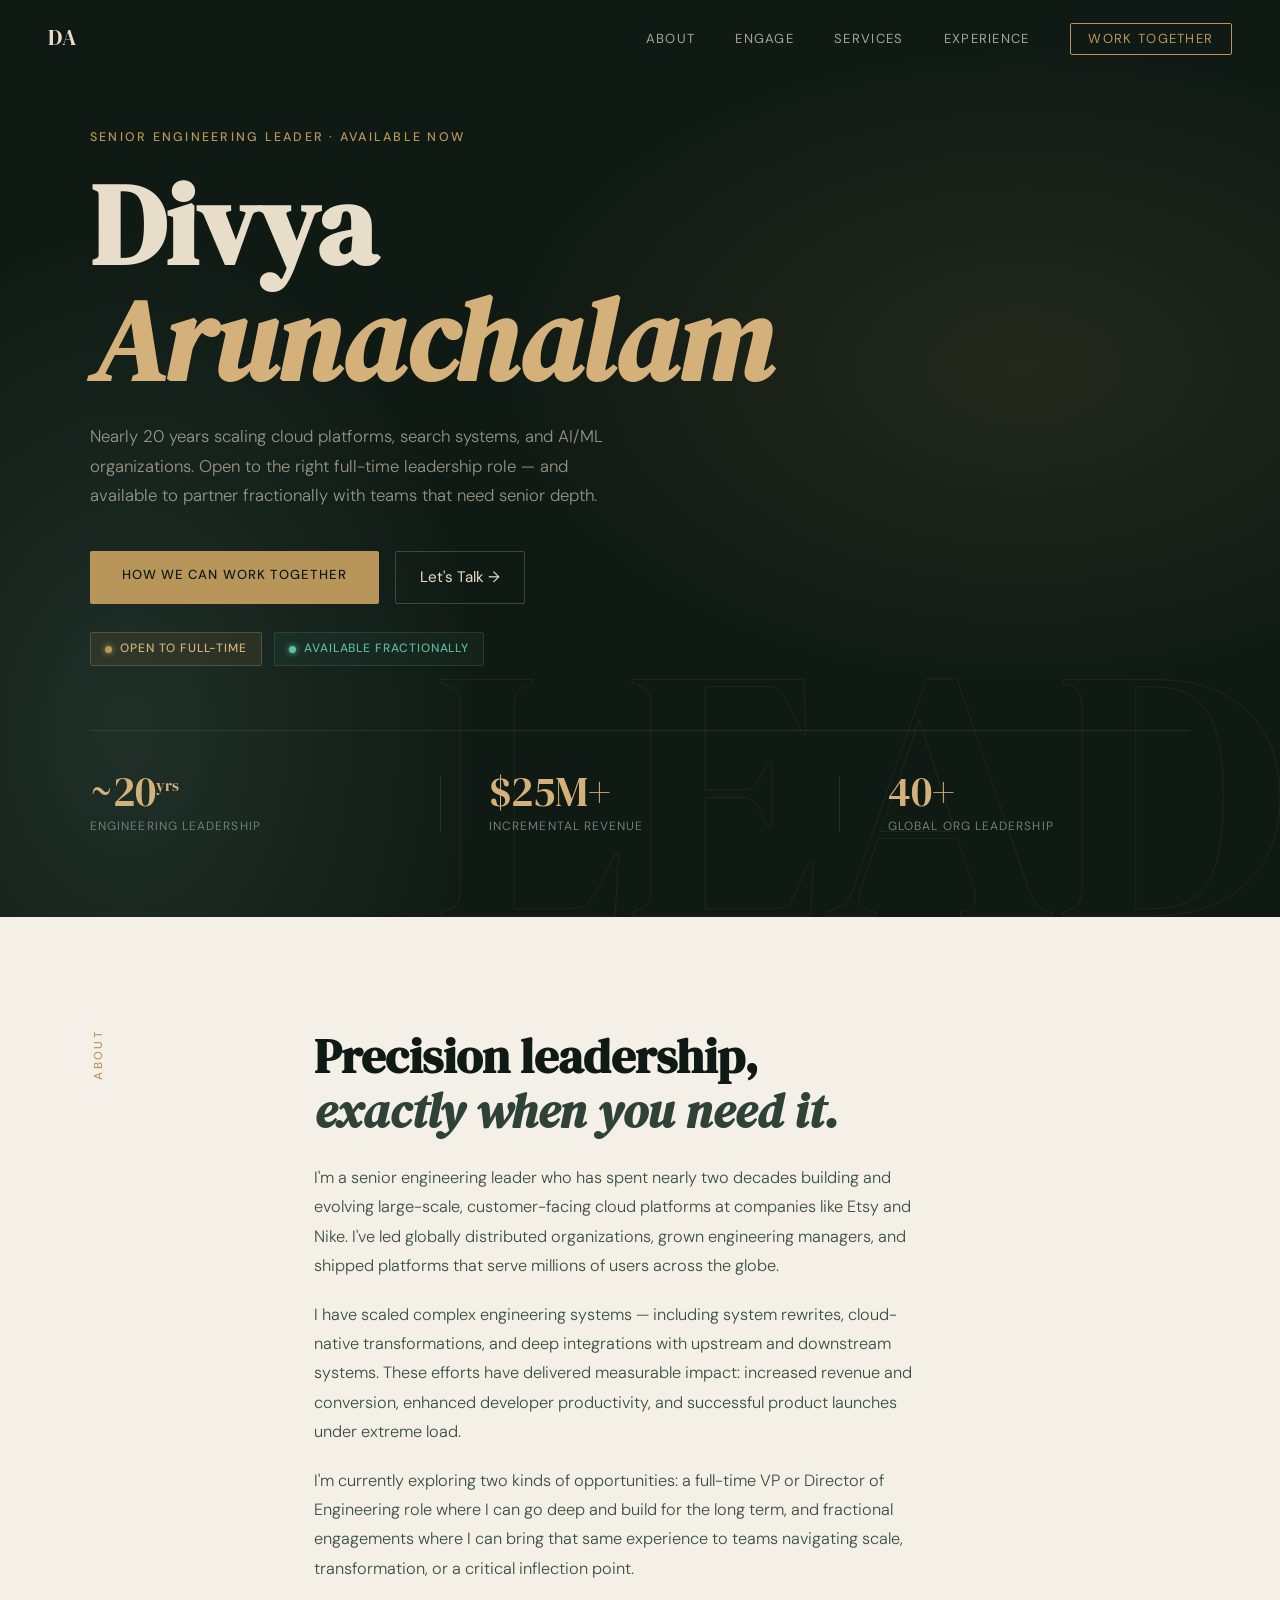
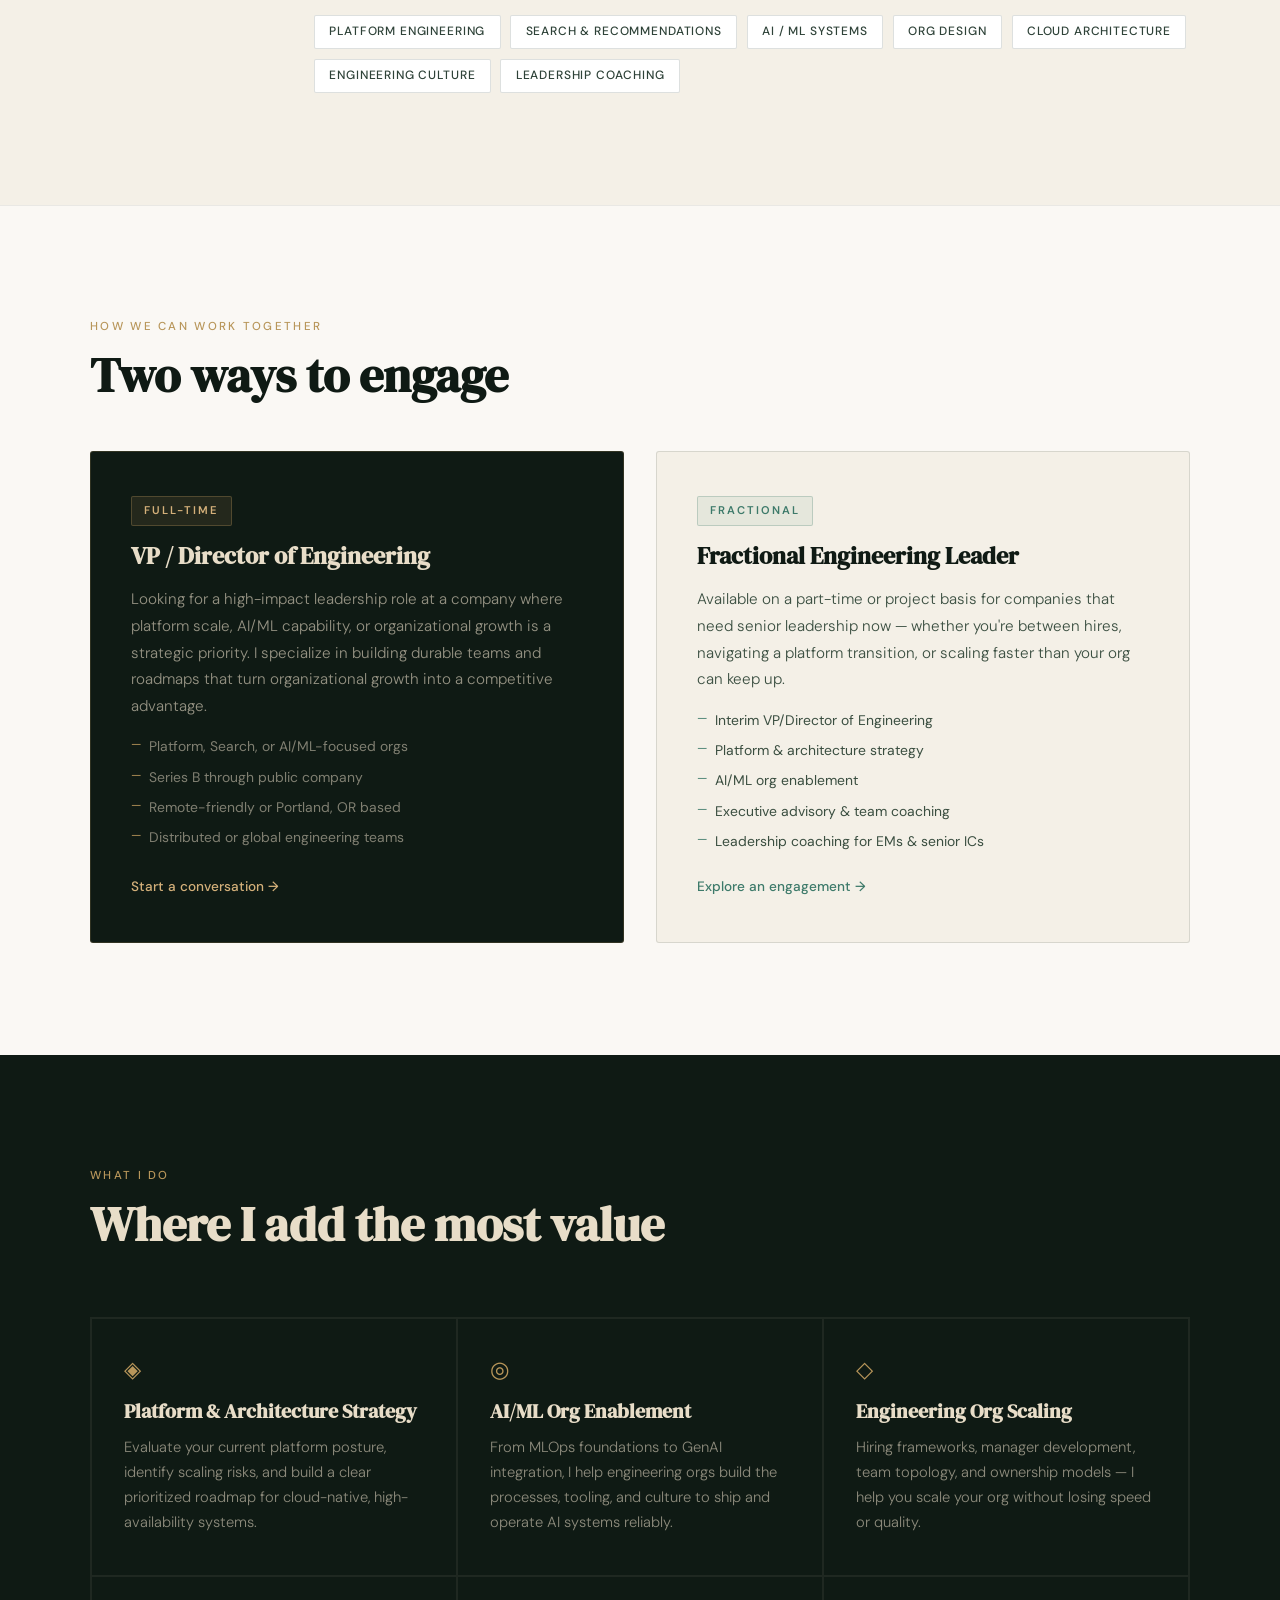
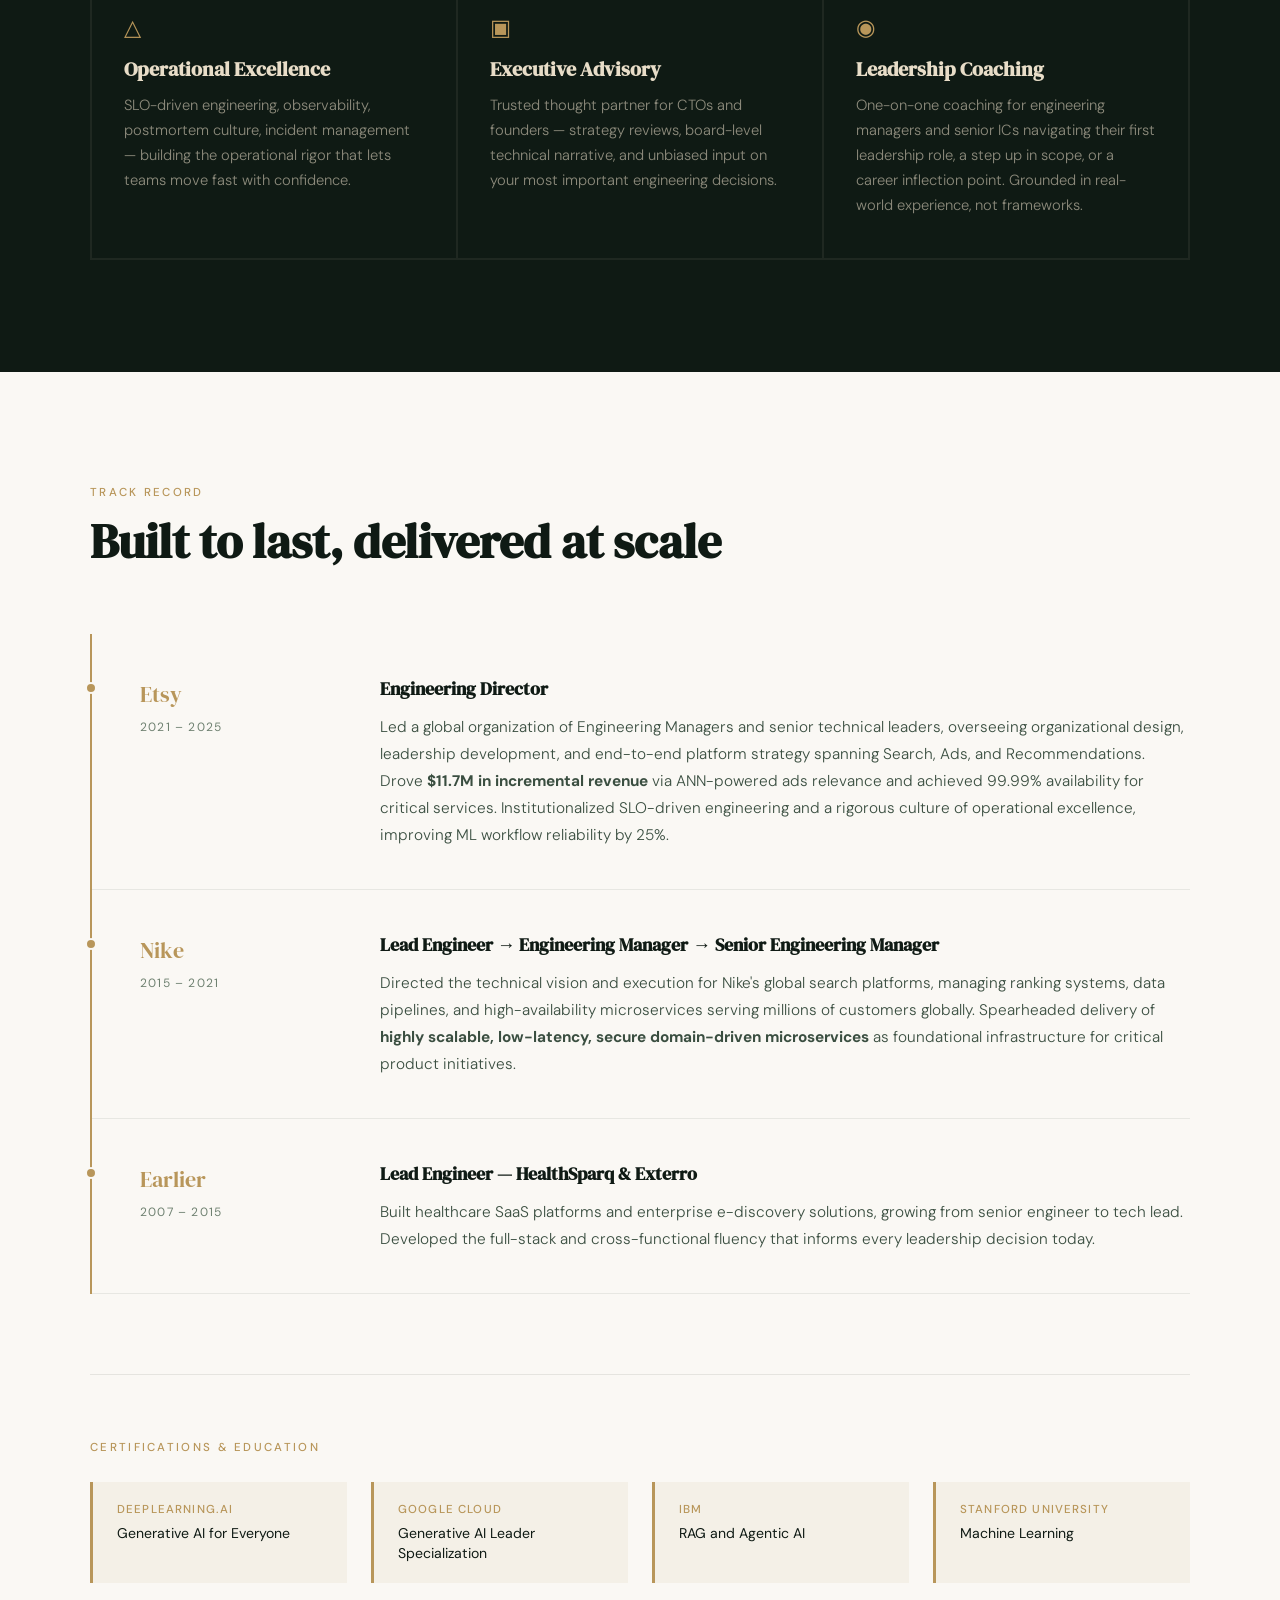
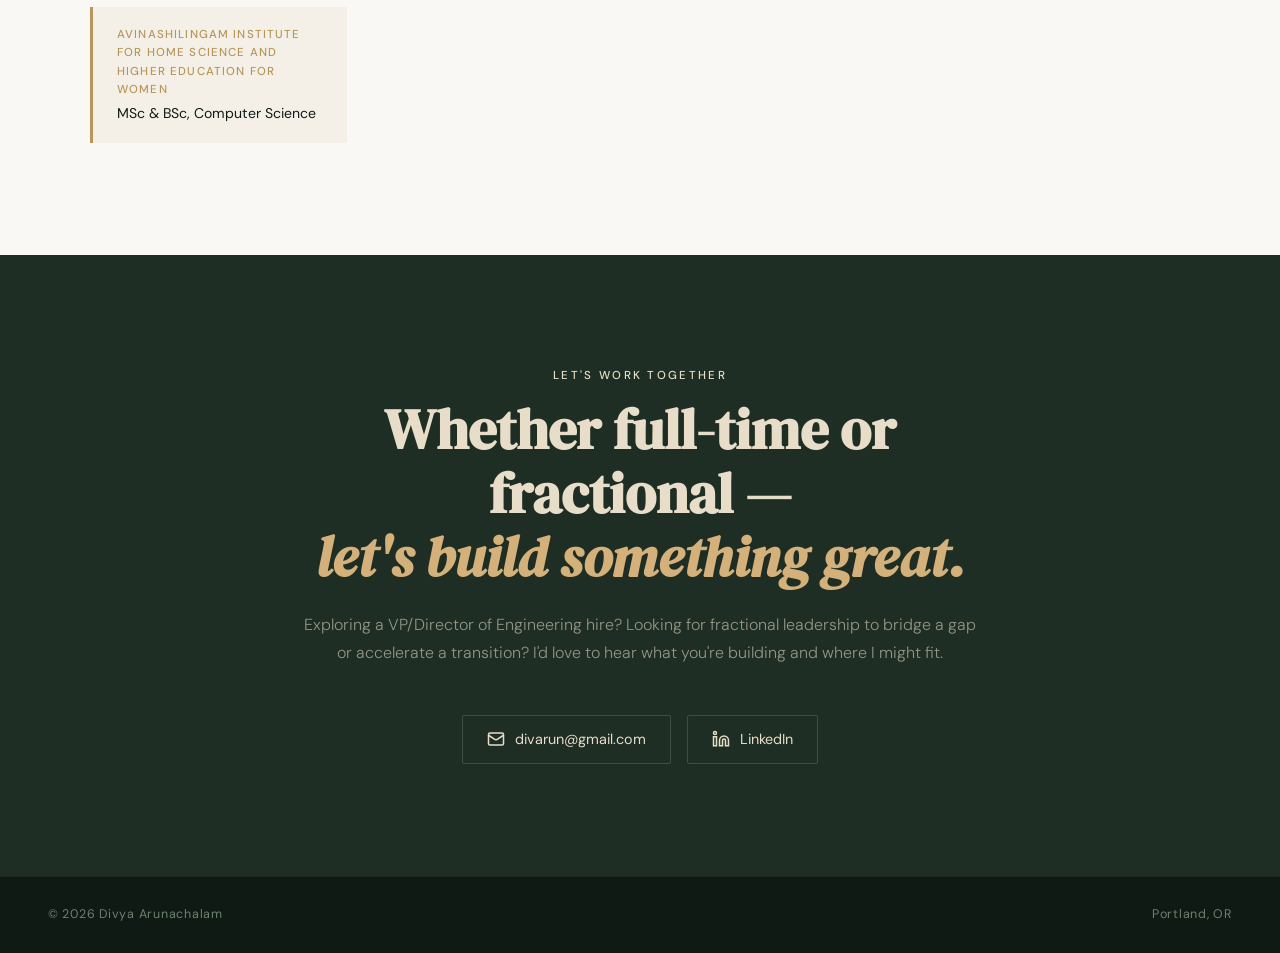
==== index.html @ aac3e70b "Update index.html" ====
<!DOCTYPE html>
<html lang="en">
<head>
  <meta charset="UTF-8" />
  <meta name="viewport" content="width=device-width, initial-scale=1.0"/>
  <title>Divya Arunachalam — Senior Engineering Leader</title>
  <link rel="stylesheet" href="style.css" />
  <link rel="preconnect" href="https://fonts.googleapis.com">
  <link rel="preconnect" href="https://fonts.gstatic.com" crossorigin>
  <link href="https://fonts.googleapis.com/css2?family=DM+Serif+Display:ital@0;1&family=DM+Sans:ital,opsz,wght@0,9..40,300;0,9..40,400;0,9..40,500;1,9..40,300&display=swap" rel="stylesheet">
</head>
<body>

  <nav>
    <span class="nav-logo">DA</span>
    <ul>
      <li><a href="#about">About</a></li>
      <li><a href="#modes">Engage</a></li>
      <li><a href="#services">Services</a></li>
      <li><a href="#experience">Experience</a></li>
      <li><a href="#contact" class="nav-cta">Work Together</a></li>
    </ul>
  </nav>

  <!-- HERO -->
  <section class="hero">
    <div class="hero-bg-text">LEAD</div>
    <div class="hero-content">
      <p class="eyebrow">Senior Engineering Leader · Available Now</p>
      <h1>Divya<br/><em>Arunachalam</em></h1>
      <p class="hero-sub">Nearly 20 years scaling cloud platforms, search systems, and AI/ML organizations. Open to the right full-time leadership role — and available to partner fractionally with teams that need senior depth.</p>
      <div class="hero-actions">
        <a href="#modes" class="btn-primary">How We Can Work Together</a>
        <a href="#contact" class="btn-ghost">Let's Talk →</a>
      </div>
      <div class="availability-badges">
        <span class="badge badge-ft"><span class="badge-dot"></span>Open to Full-Time</span>
        <span class="badge badge-frac"><span class="badge-dot"></span>Available Fractionally</span>
      </div>
    </div>
<div class="hero-stats">
  <div class="stat">
    <span class="stat-num">~20<sup>yrs</sup></span>
    <span class="stat-label">Engineering Leadership</span>
  </div>
  
  <div class="stat-divider"></div>
  
  <div class="stat">
    <span class="stat-num">$25M+</span>
    <span class="stat-label">Incremental Revenue</span>
  </div>
  
  <div class="stat-divider"></div>
  
  <div class="stat">
    <span class="stat-num">40+</span>
    <span class="stat-label">Global Org Leadership</span>
  </div>
</div>
  </section>

  <!-- ABOUT -->
  <section class="about" id="about">
    <div class="about-grid">
      <div class="about-label"><span>About</span></div>
      <div class="about-body">
        <h2>Precision leadership,<br/><em>exactly when you need it.</em></h2>
        <p>I'm a senior engineering leader who has spent nearly two decades building and evolving large-scale, customer-facing cloud platforms at companies like Etsy and Nike. I've led globally distributed organizations, grown engineering managers, and shipped platforms that serve millions of users across the globe.</p>
        <p> I have scaled complex engineering systems — including system rewrites, cloud-native transformations, and deep integrations with upstream and downstream systems. These efforts have delivered measurable impact: increased revenue and conversion, enhanced developer productivity, and successful product launches under extreme load.</p>
        <p>I'm currently exploring two kinds of opportunities: a full-time VP or Director of Engineering role where I can go deep and build for the long term, and fractional engagements where I can bring that same experience to teams navigating scale, transformation, or a critical inflection point.</p>
        <div class="about-tags">
          <span>Platform Engineering</span>
          <span>Search &amp; Recommendations</span>
          <span>AI / ML Systems</span>
          <span>Org Design</span>
          <span>Cloud Architecture</span>
          <span>Engineering Culture</span>
          <span>Leadership Coaching</span>
        </div>
      </div>
    </div>
  </section>

  <!-- ENGAGE -->
  <section class="modes" id="modes">
    <div class="modes-inner">
      <p class="section-eyebrow">How We Can Work Together</p>
      <h2>Two ways to engage</h2>
      <div class="modes-grid">
        <div class="mode-card mode-ft">
          <div class="mode-tag">Full-Time</div>
          <h3>VP / Director of Engineering</h3>
          <p>Looking for a high-impact leadership role at a company where platform scale, AI/ML capability, or organizational growth is a strategic priority. I specialize in building durable teams and roadmaps that turn organizational growth into a competitive advantage.</p>
          <ul>
            <li>Platform, Search, or AI/ML-focused orgs</li>
            <li>Series B through public company</li>
            <li>Remote-friendly or Portland, OR based</li>
            <li>Distributed or global engineering teams</li>
          </ul>
          <a href="#contact" class="mode-cta">Start a conversation →</a>
        </div>
        <div class="mode-card mode-frac">
          <div class="mode-tag">Fractional</div>
          <h3>Fractional Engineering Leader</h3>
          <p>Available on a part-time or project basis for companies that need senior leadership now — whether you're between hires, navigating a platform transition, or scaling faster than your org can keep up.</p>
          <ul>
            <li>Interim VP/Director of Engineering</li>
            <li>Platform &amp; architecture strategy</li>
            <li>AI/ML org enablement</li>
            <li>Executive advisory &amp; team coaching</li>
            <li>Leadership coaching for EMs &amp; senior ICs</li>
          </ul>
          <a href="#contact" class="mode-cta">Explore an engagement →</a>
        </div>
      </div>
    </div>
  </section>

  <!-- SERVICES -->
  <section class="services" id="services">
    <div class="services-header">
      <p class="section-eyebrow">What I Do</p>
      <h2>Where I add the most value</h2>
    </div>
    <div class="services-grid">
      <div class="service-card">
        <div class="service-icon">◈</div>
        <h3>Platform &amp; Architecture Strategy</h3>
        <p>Evaluate your current platform posture, identify scaling risks, and build a clear prioritized roadmap for cloud-native, high-availability systems.</p>
      </div>
      <div class="service-card">
        <div class="service-icon">◎</div>
        <h3>AI/ML Org Enablement</h3>
        <p>From MLOps foundations to GenAI integration, I help engineering orgs build the processes, tooling, and culture to ship and operate AI systems reliably.</p>
      </div>
      <div class="service-card">
        <div class="service-icon">◇</div>
        <h3>Engineering Org Scaling</h3>
        <p>Hiring frameworks, manager development, team topology, and ownership models — I help you scale your org without losing speed or quality.</p>
      </div>
      <div class="service-card">
        <div class="service-icon">△</div>
        <h3>Operational Excellence</h3>
        <p>SLO-driven engineering, observability, postmortem culture, incident management — building the operational rigor that lets teams move fast with confidence.</p>
      </div>
      <div class="service-card">
        <div class="service-icon">▣</div>
        <h3>Executive Advisory</h3>
        <p>Trusted thought partner for CTOs and founders — strategy reviews, board-level technical narrative, and unbiased input on your most important engineering decisions.</p>
      </div>
      <div class="service-card">
        <div class="service-icon">◉</div>
        <h3>Leadership Coaching</h3>
        <p>One-on-one coaching for engineering managers and senior ICs navigating their first leadership role, a step up in scope, or a career inflection point. Grounded in real-world experience, not frameworks.</p>
      </div>
    </div>
  </section>

  <!-- EXPERIENCE -->
  <section class="experience" id="experience">
    <div class="exp-header">
      <p class="section-eyebrow">Track Record</p>
      <h2>Built to last, delivered at scale</h2>
    </div>
    <div class="exp-timeline">
      <div class="exp-item">
        <div class="exp-meta">
          <span class="exp-co">Etsy</span>
          <span class="exp-period">2021 – 2025</span>
        </div>
        <div class="exp-detail">
          <h3>Engineering Director</h3>
          <p>Led a global organization of Engineering Managers and senior technical leaders, overseeing organizational design, leadership development, and end-to-end platform strategy spanning Search, Ads, and Recommendations. Drove <strong>$11.7M in incremental revenue</strong> via ANN-powered ads relevance and achieved 99.99% availability for critical services. Institutionalized SLO-driven engineering and a rigorous culture of operational excellence, improving ML workflow reliability by 25%.</p>
        </div>
      </div>
      <div class="exp-item">
        <div class="exp-meta">
          <span class="exp-co">Nike</span>
          <span class="exp-period">2015 – 2021</span>
        </div>
        <div class="exp-detail">
          <h3>Lead Engineer → Engineering Manager → Senior Engineering Manager</h3>
          <p>Directed the technical vision and execution for Nike's global search platforms, managing ranking systems, data pipelines, and high-availability microservices serving millions of customers globally. Spearheaded delivery of <strong>highly scalable, low-latency, secure domain-driven microservices</strong> as foundational infrastructure for critical product initiatives. </p>
        </div>
      </div>
      <div class="exp-item">
        <div class="exp-meta">
          <span class="exp-co">Earlier</span>
          <span class="exp-period">2007 – 2015</span>
        </div>
        <div class="exp-detail">
          <h3>Lead Engineer — HealthSparq &amp; Exterro</h3>
          <p>Built healthcare SaaS platforms and enterprise e-discovery solutions, growing from senior engineer to tech lead. Developed the full-stack and cross-functional fluency that informs every leadership decision today.</p>
        </div>
      </div>
    </div>
    <div class="credentials">
      <p class="section-eyebrow" style="margin-bottom:1.5rem">Certifications &amp; Education</p>
      <div class="cred-grid">
        <div class="cred-item"><span class="cred-org">DeepLearning.AI</span><span>Generative AI for Everyone</span></div>
        <div class="cred-item"><span class="cred-org">Google Cloud</span><span>Generative AI Leader Specialization</span></div>
        <div class="cred-item"><span class="cred-org">IBM</span><span>RAG and Agentic AI</span></div>
        <div class="cred-item"><span class="cred-org">Stanford University</span><span>Machine Learning</span></div>
        <div class="cred-item"><span class="cred-org">Avinashilingam Institute for Home Science and Higher Education for Women</span><span>MSc &amp; BSc, Computer Science</span></div>
      </div>
    </div>
  </section>

 <!-- CONTACT -->
  <section class="contact" id="contact">
    <div class="contact-inner">
      <p class="section-eyebrow" style="color:var(--sand)">Let's work together</p>
      <h2>Whether full-time or fractional —<br/><em>let's build something great.</em></h2>
      <p class="contact-sub">Exploring a VP/Director of Engineering hire? Looking for fractional leadership to bridge a gap or accelerate a transition? I'd love to hear what you're building and where I might fit.</p>
      <div class="contact-links">
        <a href="mailto:divarun+contact@gmail.com" class="contact-pill">
          <svg width="18" height="18" viewBox="0 0 24 24" fill="none" stroke="currentColor" stroke-width="2"><rect x="2" y="4" width="20" height="16" rx="2"/><path d="m22 7-8.97 5.7a1.94 1.94 0 0 1-2.06 0L2 7"/></svg>
          divarun@gmail.com
        </a>

        <a href="https://www.linkedin.com/in/divarun" target="_blank" class="contact-pill">
          <svg width="18" height="18" viewBox="0 0 24 24" fill="none" stroke="currentColor" stroke-width="2"><path d="M16 8a6 6 0 0 1 6 6v7h-4v-7a2 2 0 0 0-2-2 2 2 0 0 0-2 2v7h-4v-7a6 6 0 0 1 6-6z"/><rect x="2" y="9" width="4" height="12"/><circle cx="4" cy="4" r="2"/></svg>
          LinkedIn
        </a>
      </div>
    </div>
  </section>

  <footer>
    <span>© 2026 Divya Arunachalam</span>
    <span>Portland, OR</span>
  </footer>

  <script>
    window.addEventListener('scroll', () => {
      document.querySelector('nav').classList.toggle('scrolled', window.scrollY > 40);
    });
    document.querySelectorAll('a[href^="#"]').forEach(a => {
      a.addEventListener('click', e => {
        e.preventDefault();
        const target = document.querySelector(a.getAttribute('href'));
        if (target) target.scrollIntoView({ behavior: 'smooth' });
      });
    });
  </script>

</body>
</html>
---- style.css ----
/* ============================================================
   DESIGN SYSTEM
   Deep forest ink + warm sand + gold accent
   DM Serif Display + DM Sans
============================================================ */
:root {
  --ink:       #0f1a14;
  --ink-mid:   #1e2e24;
  --ink-light: #2e4238;
  --sand:      #e8ddc8;
  --sand-soft: #f4f0e7;
  --gold:      #b8965a;
  --gold-lt:   #d4b07a;
  --white:     #faf8f4;
  --muted:     #6e8070;
  --teal:      #3d7a6a;
  --serif:     'DM Serif Display', Georgia, serif;
  --sans:      'DM Sans', system-ui, sans-serif;
  --max-w:     1100px;
  --ease:      0.3s cubic-bezier(0.4, 0, 0.2, 1);
}

/* ============================================================ RESET */
*, *::before, *::after { box-sizing: border-box; margin: 0; padding: 0; }
html { scroll-behavior: smooth; font-size: 16px; }
body { font-family: var(--sans); background: var(--white); color: var(--ink); line-height: 1.6; overflow-x: hidden; }
a { color: inherit; text-decoration: none; }

/* ============================================================ NAV */
nav {
  position: fixed; top: 0; left: 0; right: 0; z-index: 100;
  display: flex; align-items: center; justify-content: space-between;
  padding: 1.25rem 3rem;
  transition: background var(--ease), box-shadow var(--ease);
}
nav.scrolled {
  background: rgba(15, 26, 20, 0.97);
  box-shadow: 0 2px 24px rgba(0,0,0,0.25);
}
.nav-logo {
  font-family: var(--serif); font-size: 1.4rem;
  color: var(--sand); letter-spacing: 0.06em;
}
nav ul { list-style: none; display: flex; gap: 2.5rem; align-items: center; }
nav ul a {
  font-size: 0.82rem; font-weight: 400; letter-spacing: 0.1em;
  text-transform: uppercase; color: rgba(232,221,200,0.7);
  transition: color var(--ease);
}
nav ul a:hover { color: var(--sand); }
.nav-cta {
  color: var(--gold) !important;
  border: 1px solid var(--gold);
  padding: 0.4rem 1.1rem; border-radius: 2px;
  transition: background var(--ease), color var(--ease) !important;
}
.nav-cta:hover { background: var(--gold) !important; color: var(--ink) !important; }

/* ============================================================ HERO */
.hero {
  position: relative; min-height: 100vh; background: var(--ink);
  display: flex; flex-direction: column; justify-content: center;
  padding: 8rem 3rem 5rem; overflow: hidden;
}
.hero::before {
  content: ''; position: absolute; inset: 0; pointer-events: none;
  background:
    radial-gradient(ellipse 70% 60% at 80% 40%, rgba(184,150,90,0.12) 0%, transparent 60%),
    radial-gradient(ellipse 40% 80% at 10% 80%, rgba(46,66,56,0.55) 0%, transparent 70%);
}
.hero-bg-text {
  position: absolute; right: -0.02em; bottom: -0.15em;
  font-family: var(--serif); font-size: clamp(14rem, 28vw, 30rem);
  color: transparent; -webkit-text-stroke: 1px rgba(184,150,90,0.1);
  line-height: 1; pointer-events: none; user-select: none;
}
.hero-content { position: relative; max-width: var(--max-w); margin: 0 auto; width: 100%; }

.eyebrow {
  font-size: 0.78rem; font-weight: 500; letter-spacing: 0.18em;
  text-transform: uppercase; color: var(--gold); margin-bottom: 1.25rem;
  animation: fadeUp 0.8s 0.1s both;
}
.hero h1 {
  font-family: var(--serif); font-size: clamp(3.5rem, 9vw, 8rem);
  line-height: 1; color: var(--sand); margin-bottom: 1.5rem;
  animation: fadeUp 0.9s 0.25s both;
}
.hero h1 em { font-style: italic; color: var(--gold-lt); }
.hero-sub {
  max-width: 540px; color: rgba(232,221,200,0.62);
  font-size: 1.05rem; font-weight: 300; line-height: 1.75;
  margin-bottom: 2.5rem; animation: fadeUp 0.9s 0.4s both;
}
.hero-actions {
  display: flex; gap: 1rem; flex-wrap: wrap;
  margin-bottom: 1.75rem; animation: fadeUp 0.9s 0.55s both;
}
.btn-primary {
  background: var(--gold); color: var(--ink);
  font-size: 0.82rem; font-weight: 500; letter-spacing: 0.08em;
  text-transform: uppercase; padding: 0.85rem 2rem; border-radius: 2px;
  transition: background var(--ease), transform var(--ease);
}
.btn-primary:hover { background: var(--gold-lt); transform: translateY(-2px); }
.btn-ghost {
  color: var(--sand); font-size: 0.95rem; padding: 0.85rem 1.5rem;
  border: 1px solid rgba(232,221,200,0.22); border-radius: 2px;
  transition: border-color var(--ease), color var(--ease);
}
.btn-ghost:hover { border-color: var(--sand); color: var(--gold-lt); }

/* Badges */
.availability-badges { display: flex; gap: 0.75rem; flex-wrap: wrap; animation: fadeUp 0.9s 0.65s both; }
.badge {
  display: inline-flex; align-items: center; gap: 0.5rem;
  font-size: 0.75rem; font-weight: 500; letter-spacing: 0.07em;
  text-transform: uppercase; padding: 0.4rem 0.9rem; border-radius: 2px;
}
.badge-dot { width: 7px; height: 7px; border-radius: 50%; flex-shrink: 0; }
.badge-ft  { color: var(--gold-lt); background: rgba(184,150,90,0.1); border: 1px solid rgba(184,150,90,0.3); }
.badge-ft  .badge-dot { background: var(--gold); box-shadow: 0 0 6px var(--gold); animation: blink 2s infinite; }
.badge-frac { color: rgba(100,200,170,0.9); background: rgba(61,122,106,0.1); border: 1px solid rgba(61,122,106,0.3); }
.badge-frac .badge-dot { background: #5ec4a8; box-shadow: 0 0 6px #5ec4a8; animation: blink 2s 0.5s infinite; }
@keyframes blink { 0%,100%{opacity:1} 50%{opacity:0.35} }

/* Hero stats */
.hero-stats {
  position: relative; max-width: var(--max-w); margin: 4rem auto 0; width: 100%;
  display: flex; align-items: center;
  border-top: 1px solid rgba(232,221,200,0.1); padding-top: 2.5rem;
  animation: fadeUp 0.9s 0.7s both;
}
.stat { flex: 1; display: flex; flex-direction: column; gap: 0.3rem; }
.stat-num { font-family: var(--serif); font-size: 2.6rem; color: var(--gold-lt); line-height: 1; }
.stat-num sup { font-size: 1rem; vertical-align: super; }
.stat-label { font-size: 0.75rem; letter-spacing: 0.09em; text-transform: uppercase; color: var(--muted); }
.stat-divider { width: 1px; height: 56px; background: rgba(232,221,200,0.1); margin: 0 3rem; flex-shrink: 0; }

/* ============================================================ ABOUT */
.about { padding: 7rem 3rem; background: var(--sand-soft); }
.about-grid {
  max-width: var(--max-w); margin: 0 auto;
  display: grid; grid-template-columns: 160px 1fr; gap: 4rem; align-items: start;
}
.about-label span {
  font-size: 0.72rem; font-weight: 500; letter-spacing: 0.2em;
  text-transform: uppercase; color: var(--gold);
  writing-mode: vertical-rl; transform: rotate(180deg);
}
.about-body h2 {
  font-family: var(--serif); font-size: clamp(2rem, 4vw, 3rem);
  line-height: 1.15; color: var(--ink); margin-bottom: 1.5rem;
}
.about-body h2 em { font-style: italic; color: var(--ink-light); }
.about-body p {
  color: #3a4e40; font-size: 1.02rem; font-weight: 300;
  line-height: 1.8; margin-bottom: 1.2rem; max-width: 620px;
}
.about-tags { display: flex; flex-wrap: wrap; gap: 0.6rem; margin-top: 2rem; }
.about-tags span {
  font-size: 0.75rem; font-weight: 500; letter-spacing: 0.07em;
  text-transform: uppercase; color: var(--ink-light);
  background: white; border: 1px solid rgba(46,66,56,0.16);
  padding: 0.4rem 0.9rem; border-radius: 2px;
}

/* ============================================================ MODES */
.modes { padding: 7rem 3rem; background: var(--white); border-top: 1px solid rgba(15,26,20,0.07); }
.modes-inner { max-width: var(--max-w); margin: 0 auto; }
.modes-inner > h2 {
  font-family: var(--serif); font-size: clamp(2rem, 4vw, 3rem);
  color: var(--ink); line-height: 1.15; margin-bottom: 3rem;
}
.modes-grid { display: grid; grid-template-columns: 1fr 1fr; gap: 2rem; }

.mode-card {
  padding: 2.75rem 2.5rem; border-radius: 3px;
  display: flex; flex-direction: column; gap: 1rem;
  transition: box-shadow var(--ease);
}
.mode-ft  { background: var(--ink);      border: 1px solid rgba(184,150,90,0.2); }
.mode-frac{ background: var(--sand-soft); border: 1px solid rgba(46,66,56,0.15); }
.mode-ft:hover  { box-shadow: 0 8px 40px rgba(0,0,0,0.25), 0 0 0 1px rgba(184,150,90,0.3); }
.mode-frac:hover{ box-shadow: 0 8px 40px rgba(46,66,56,0.1), 0 0 0 1px rgba(61,122,106,0.25); }

.mode-tag {
  font-size: 0.7rem; font-weight: 600; letter-spacing: 0.18em;
  text-transform: uppercase; display: inline-block;
  padding: 0.3rem 0.75rem; border-radius: 2px; width: fit-content;
}
.mode-ft   .mode-tag { background: rgba(184,150,90,0.12); color: var(--gold-lt); border: 1px solid rgba(184,150,90,0.3); }
.mode-frac .mode-tag { background: rgba(61,122,106,0.08); color: var(--teal);    border: 1px solid rgba(61,122,106,0.25); }

.mode-card h3 { font-family: var(--serif); font-size: 1.5rem; line-height: 1.2; }
.mode-ft   h3 { color: var(--sand); }
.mode-frac h3 { color: var(--ink); }

.mode-card p { font-size: 0.95rem; font-weight: 300; line-height: 1.75; }
.mode-ft   p { color: rgba(232,221,200,0.62); }
.mode-frac p { color: #3a4e40; }

.mode-card ul { list-style: none; display: flex; flex-direction: column; gap: 0.5rem; flex: 1; }
.mode-card ul li { font-size: 0.87rem; padding-left: 1.1rem; position: relative; }
.mode-card ul li::before { content: '—'; position: absolute; left: 0; font-size: 0.75rem; }
.mode-ft   ul li { color: rgba(232,221,200,0.52); }
.mode-ft   ul li::before { color: var(--gold); }
.mode-frac ul li { color: #3a4e40; }
.mode-frac ul li::before { color: var(--teal); }

.mode-cta { font-size: 0.85rem; font-weight: 500; margin-top: 0.5rem; transition: opacity var(--ease); }
.mode-ft   .mode-cta { color: var(--gold-lt); }
.mode-frac .mode-cta { color: var(--teal); }
.mode-cta:hover { opacity: 0.7; }

/* ============================================================ SERVICES */
.services { padding: 7rem 3rem; background: var(--ink); }
.services-header { max-width: var(--max-w); margin: 0 auto 4rem; }
.services-header h2 { font-family: var(--serif); font-size: clamp(2rem, 4vw, 3rem); color: var(--sand); line-height: 1.15; }

.section-eyebrow {
  font-size: 0.72rem; font-weight: 500; letter-spacing: 0.2em;
  text-transform: uppercase; color: var(--gold); margin-bottom: 0.75rem;
}

.services-grid {
  max-width: var(--max-w); margin: 0 auto;
  display: grid; grid-template-columns: repeat(3, 1fr);
  border: 1px solid rgba(232,221,200,0.07);
}
.service-card {
  padding: 2.5rem 2rem;
  border: 1px solid rgba(232,221,200,0.07);
  transition: background var(--ease), border-color var(--ease);
}
.service-card:hover { background: var(--ink-mid); border-color: rgba(184,150,90,0.22); }
.service-icon { font-size: 1.4rem; color: var(--gold); margin-bottom: 1.1rem; line-height: 1; }
.service-card h3 { font-family: var(--serif); font-size: 1.25rem; color: var(--sand); margin-bottom: 0.7rem; line-height: 1.25; }
.service-card p  { font-size: 0.92rem; font-weight: 300; color: rgba(232,221,200,0.58); line-height: 1.7; }

/* ============================================================ EXPERIENCE */
.experience { padding: 7rem 3rem; background: var(--white); }
.exp-header { max-width: var(--max-w); margin: 0 auto 4rem; }
.exp-header h2 { font-family: var(--serif); font-size: clamp(2rem, 4vw, 3rem); color: var(--ink); line-height: 1.15; }

.exp-timeline {
  max-width: var(--max-w); margin: 0 auto 5rem;
  border-left: 2px solid var(--gold);
}
.exp-item {
  display: grid; grid-template-columns: 200px 1fr; gap: 2.5rem;
  padding: 2.5rem 0 2.5rem 3rem;
  border-bottom: 1px solid rgba(15,26,20,0.08);
  position: relative;
}
.exp-item::before {
  content: ''; position: absolute; left: -7px; top: 3rem;
  width: 12px; height: 12px; background: var(--gold);
  border-radius: 50%; border: 2px solid var(--white);
}
.exp-meta { display: flex; flex-direction: column; gap: 0.35rem; padding-top: 0.2rem; }
.exp-co   { font-family: var(--serif); font-size: 1.4rem; color: var(--gold); }
.exp-period { font-size: 0.75rem; letter-spacing: 0.1em; text-transform: uppercase; color: var(--muted); }
.exp-detail h3 { font-family: var(--serif); font-size: 1.15rem; color: var(--ink); margin-bottom: 0.7rem; }
.exp-detail p  { font-size: 0.96rem; font-weight: 300; color: #3a4e40; line-height: 1.75; }

/* Credentials */
.credentials { max-width: var(--max-w); margin: 0 auto; padding-top: 4rem; border-top: 1px solid rgba(15,26,20,0.09); }
.cred-grid { display: grid; grid-template-columns: repeat(auto-fill, minmax(210px, 1fr)); gap: 1.5rem; }
.cred-item {
  display: flex; flex-direction: column; gap: 0.3rem;
  padding: 1.2rem 1.5rem; background: var(--sand-soft);
  border-left: 3px solid var(--gold);
}
.cred-org  { font-size: 0.72rem; font-weight: 500; letter-spacing: 0.1em; text-transform: uppercase; color: var(--gold); }
.cred-item span:last-child { font-size: 0.88rem; color: var(--ink); line-height: 1.4; }

/* ============================================================ CONTACT */
.contact { padding: 7rem 3rem; background: var(--ink-mid); text-align: center; }
.contact-inner { max-width: 680px; margin: 0 auto; }
.contact h2 { font-family: var(--serif); font-size: clamp(2.2rem, 5vw, 3.5rem); color: var(--sand); line-height: 1.15; margin: 0.75rem 0 1.25rem; }
.contact h2 em { color: var(--gold-lt); font-style: italic; }
.contact-sub { color: rgba(232,221,200,0.58); font-size: 1rem; font-weight: 300; line-height: 1.75; margin-bottom: 3rem; }
.contact-links { display: flex; flex-wrap: wrap; gap: 1rem; justify-content: center; }
.contact-pill {
  display: flex; align-items: center; gap: 0.6rem;
  font-size: 0.9rem; color: var(--sand);
  border: 1px solid rgba(232,221,200,0.18); padding: 0.75rem 1.5rem; border-radius: 2px;
  transition: border-color var(--ease), color var(--ease), background var(--ease);
}
.contact-pill:hover { border-color: var(--gold); color: var(--gold-lt); background: rgba(184,150,90,0.07); }

/* ============================================================ FOOTER */
footer {
  background: var(--ink); padding: 1.75rem 3rem;
  display: flex; justify-content: space-between; align-items: center;
  font-size: 0.78rem; letter-spacing: 0.06em; color: var(--muted);
  border-top: 1px solid rgba(232,221,200,0.06);
}

/* ============================================================ ANIMATIONS */
@keyframes fadeUp {
  from { opacity: 0; transform: translateY(22px); }
  to   { opacity: 1; transform: translateY(0); }
}

/* ============================================================ RESPONSIVE */
@media (max-width: 900px) {
  nav { padding: 1rem 1.5rem; }
  nav ul { gap: 1.5rem; }
  .hero { padding: 7rem 1.5rem 4rem; }
  .hero-stats { flex-direction: column; gap: 2rem; }
  .stat-divider { display: none; }
  .about { padding: 5rem 1.5rem; }
  .about-grid { grid-template-columns: 1fr; gap: 2rem; }
  .about-label { display: none; }
  .modes { padding: 5rem 1.5rem; }
  .modes-grid { grid-template-columns: 1fr; }
  .services { padding: 5rem 1.5rem; }
  .services-grid { grid-template-columns: 1fr 1fr; }
  .experience { padding: 5rem 1.5rem; }
  .exp-item { grid-template-columns: 1fr; gap: 0.5rem; }
  .exp-meta { flex-direction: row; align-items: center; gap: 1rem; }
  .contact { padding: 5rem 1.5rem; }
  footer { padding: 1.25rem 1.5rem; flex-direction: column; gap: 0.5rem; text-align: center; }
}
@media (max-width: 600px) {
  nav ul li:not(:last-child) { display: none; }
  .services-grid { grid-template-columns: 1fr; }
  .hero h1 { font-size: 3.2rem; }
}
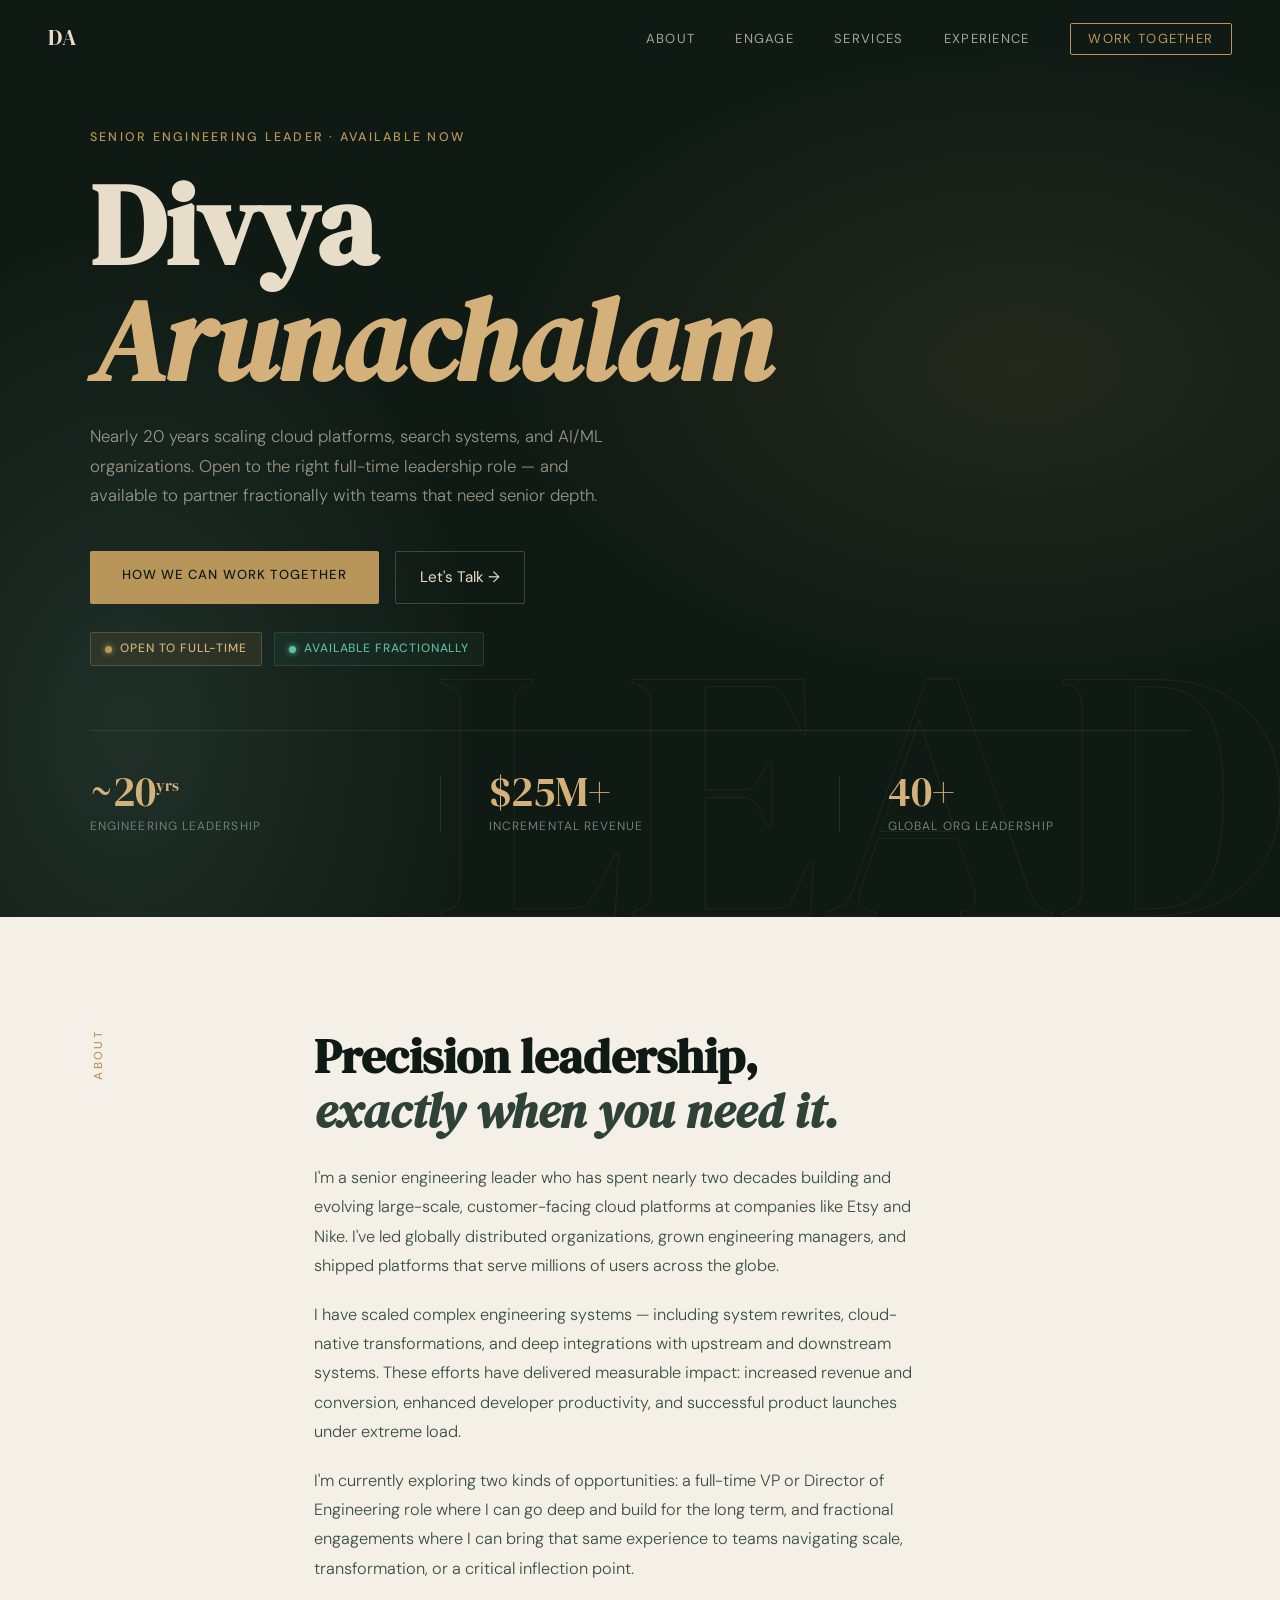
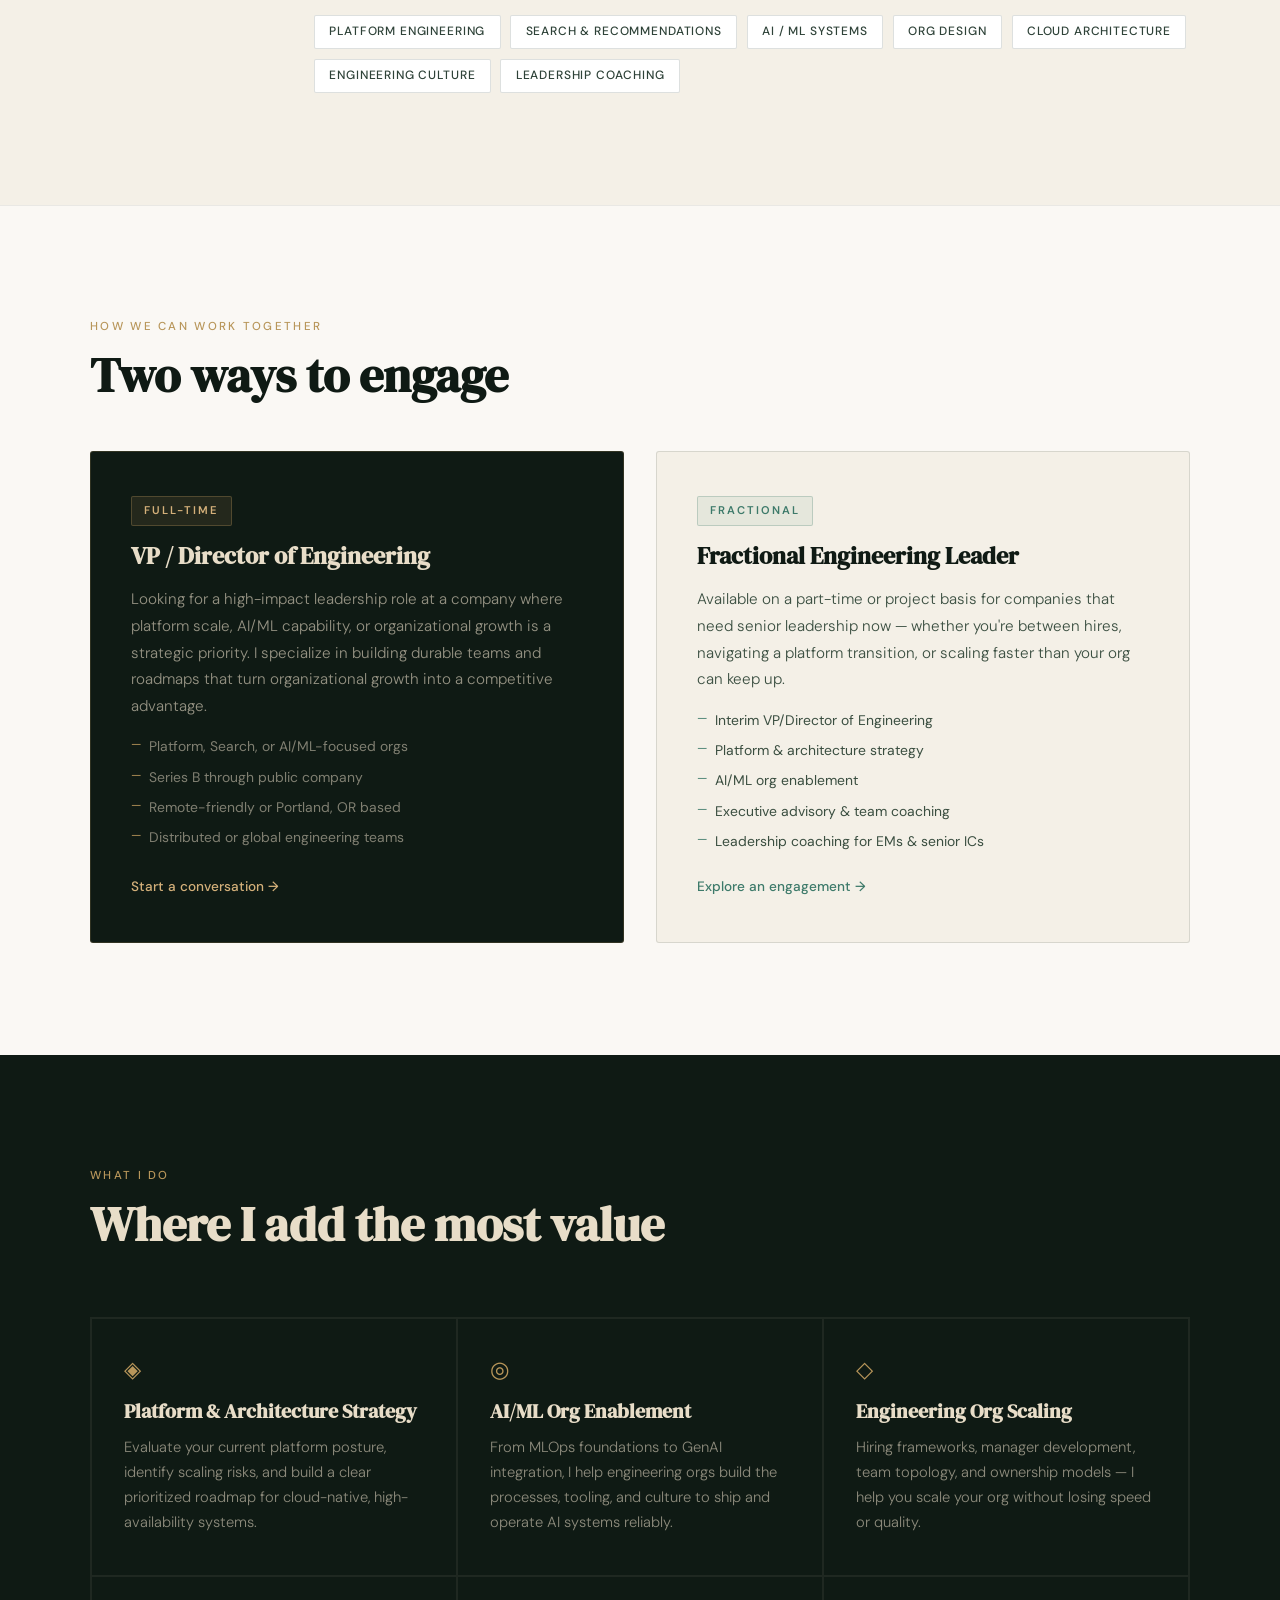
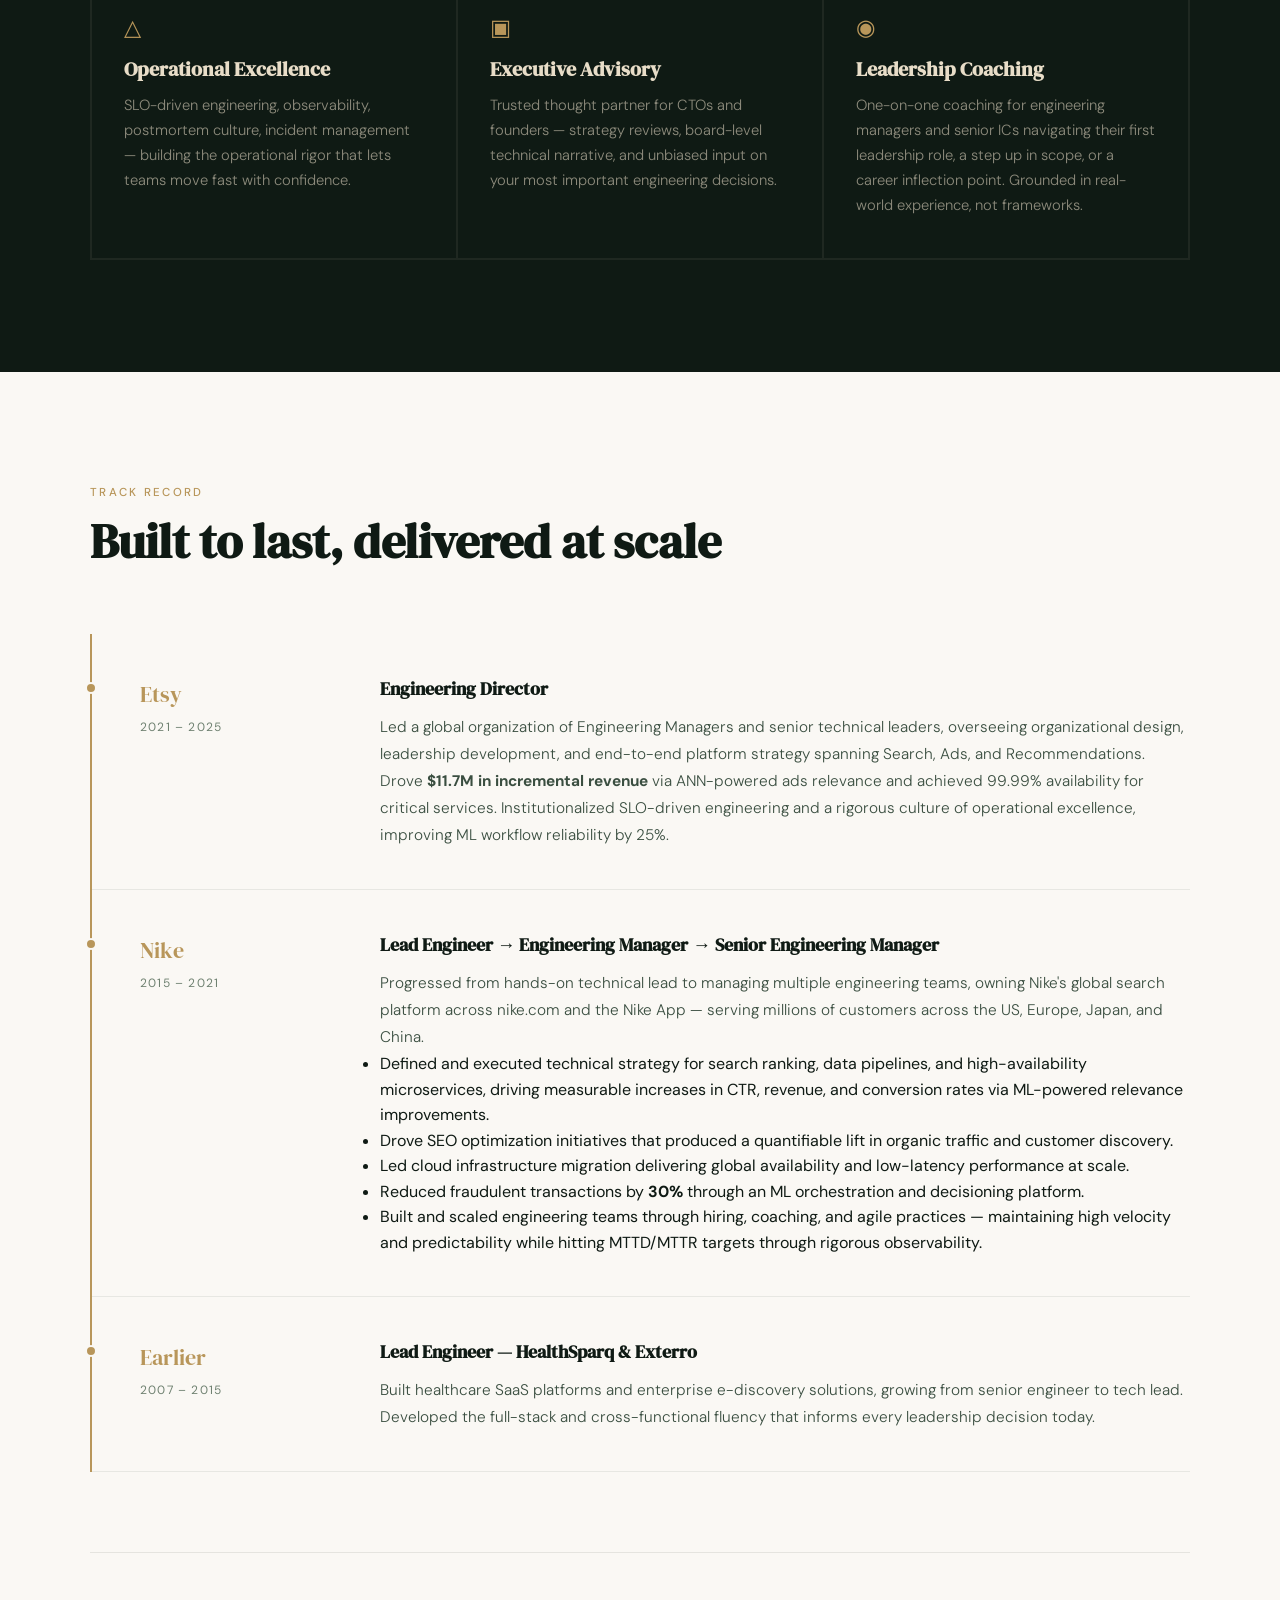
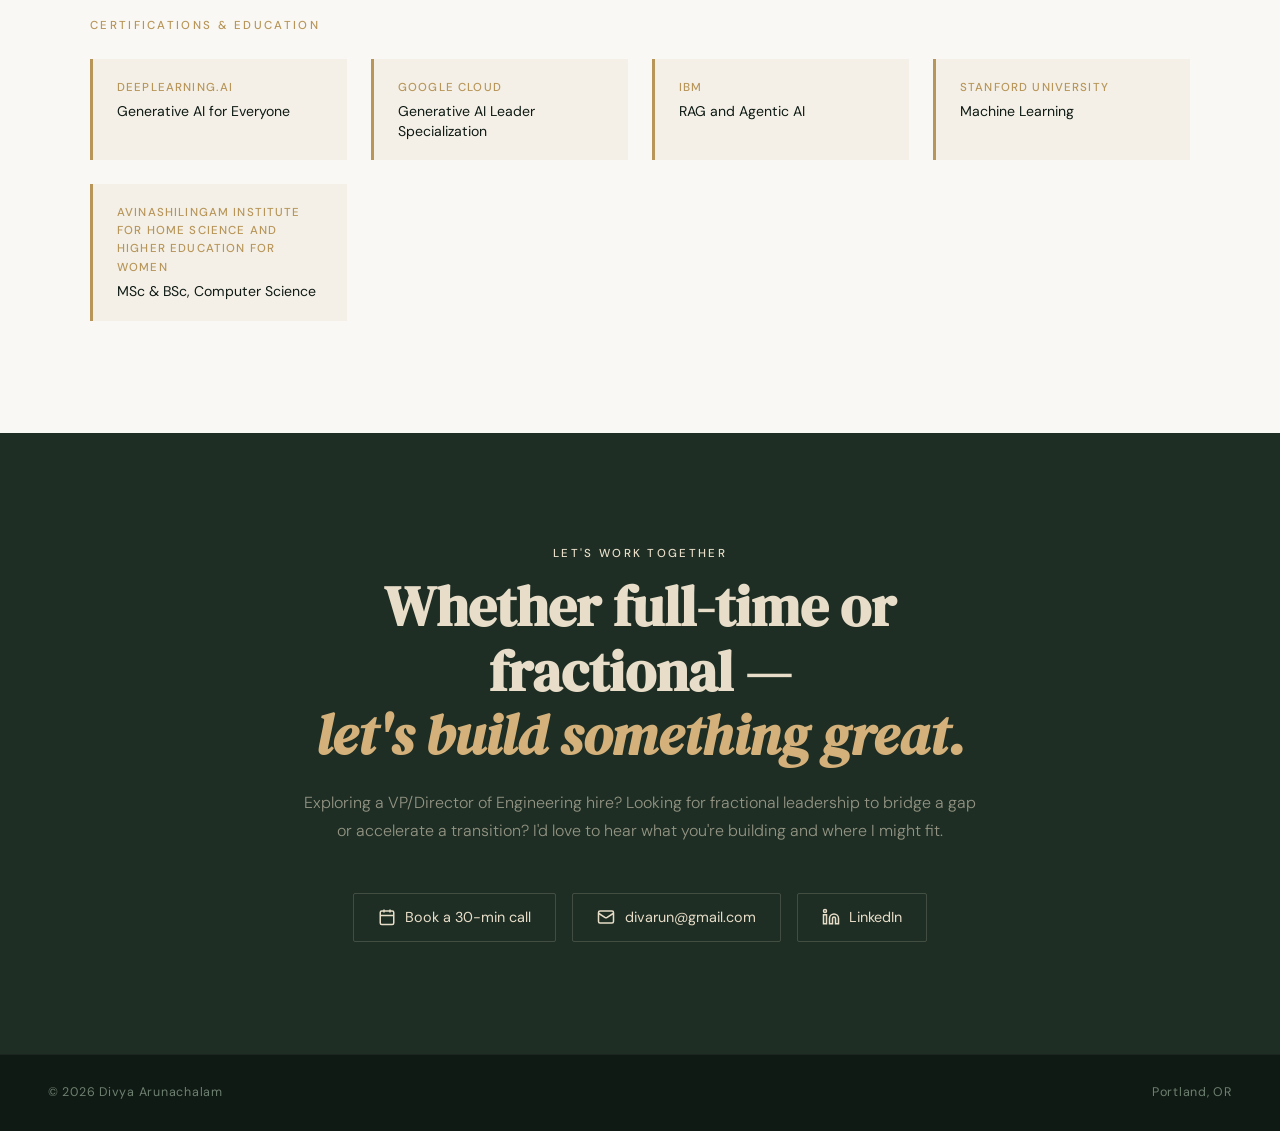
==== commit bc732528: "Update index.html" ====
--- a/index.html
+++ b/index.html
@@ -174,16 +174,23 @@
           <p>Led a global organization of Engineering Managers and senior technical leaders, overseeing organizational design, leadership development, and end-to-end platform strategy spanning Search, Ads, and Recommendations. Drove <strong>$11.7M in incremental revenue</strong> via ANN-powered ads relevance and achieved 99.99% availability for critical services. Institutionalized SLO-driven engineering and a rigorous culture of operational excellence, improving ML workflow reliability by 25%.</p>
         </div>
       </div>
-      <div class="exp-item">
-        <div class="exp-meta">
-          <span class="exp-co">Nike</span>
-          <span class="exp-period">2015 – 2021</span>
-        </div>
-        <div class="exp-detail">
-          <h3>Lead Engineer → Engineering Manager → Senior Engineering Manager</h3>
-          <p>Directed the technical vision and execution for Nike's global search platforms, managing ranking systems, data pipelines, and high-availability microservices serving millions of customers globally. Spearheaded delivery of <strong>highly scalable, low-latency, secure domain-driven microservices</strong> as foundational infrastructure for critical product initiatives. </p>
-        </div>
-      </div>
+     <div class="exp-item">
+  <div class="exp-meta">
+    <span class="exp-co">Nike</span>
+    <span class="exp-period">2015 – 2021</span>
+  </div>
+  <div class="exp-detail">
+    <h3>Lead Engineer → Engineering Manager → Senior Engineering Manager</h3>
+    <p>Progressed from hands-on technical lead to managing multiple engineering teams, owning Nike's global search platform across nike.com and the Nike App — serving millions of customers across the US, Europe, Japan, and China.</p>
+    <ul>
+      <li>Defined and executed technical strategy for search ranking, data pipelines, and high-availability microservices, driving measurable increases in CTR, revenue, and conversion rates via ML-powered relevance improvements.</li>
+      <li>Drove SEO optimization initiatives that produced a quantifiable lift in organic traffic and customer discovery.</li>
+      <li>Led cloud infrastructure migration delivering global availability and low-latency performance at scale.</li>
+      <li>Reduced fraudulent transactions by <strong>30%</strong> through an ML orchestration and decisioning platform.</li>
+      <li>Built and scaled engineering teams through hiring, coaching, and agile practices — maintaining high velocity and predictability while hitting MTTD/MTTR targets through rigorous observability.</li>
+    </ul>
+  </div>
+</div>
       <div class="exp-item">
         <div class="exp-meta">
           <span class="exp-co">Earlier</span>
@@ -207,25 +214,28 @@
     </div>
   </section>
 
- <!-- CONTACT -->
-  <section class="contact" id="contact">
-    <div class="contact-inner">
-      <p class="section-eyebrow" style="color:var(--sand)">Let's work together</p>
-      <h2>Whether full-time or fractional —<br/><em>let's build something great.</em></h2>
-      <p class="contact-sub">Exploring a VP/Director of Engineering hire? Looking for fractional leadership to bridge a gap or accelerate a transition? I'd love to hear what you're building and where I might fit.</p>
-      <div class="contact-links">
-        <a href="mailto:divarun+contact@gmail.com" class="contact-pill">
-          <svg width="18" height="18" viewBox="0 0 24 24" fill="none" stroke="currentColor" stroke-width="2"><rect x="2" y="4" width="20" height="16" rx="2"/><path d="m22 7-8.97 5.7a1.94 1.94 0 0 1-2.06 0L2 7"/></svg>
-          divarun@gmail.com
-        </a>
-
-        <a href="https://www.linkedin.com/in/divarun" target="_blank" class="contact-pill">
-          <svg width="18" height="18" viewBox="0 0 24 24" fill="none" stroke="currentColor" stroke-width="2"><path d="M16 8a6 6 0 0 1 6 6v7h-4v-7a2 2 0 0 0-2-2 2 2 0 0 0-2 2v7h-4v-7a6 6 0 0 1 6-6z"/><rect x="2" y="9" width="4" height="12"/><circle cx="4" cy="4" r="2"/></svg>
-          LinkedIn
-        </a>
-      </div>
-    </div>
-  </section>
+<!-- CONTACT -->
+<section class="contact" id="contact">
+  <div class="contact-inner">
+    <p class="section-eyebrow" style="color:var(--sand)">Let's work together</p>
+    <h2>Whether full-time or fractional —<br/><em>let's build something great.</em></h2>
+    <p class="contact-sub">Exploring a VP/Director of Engineering hire? Looking for fractional leadership to bridge a gap or accelerate a transition? I'd love to hear what you're building and where I might fit.</p>
+    <div class="contact-links">
+      <a href="https://calendly.com/divarun/30min" target="_blank" class="contact-pill">
+        <svg width="18" height="18" viewBox="0 0 24 24" fill="none" stroke="currentColor" stroke-width="2"><rect x="3" y="4" width="18" height="18" rx="2"/><path d="M16 2v4M8 2v4M3 10h18"/></svg>
+        Book a 30-min call
+      </a>
+      <a href="mailto:divarun+contact@gmail.com" class="contact-pill">
+        <svg width="18" height="18" viewBox="0 0 24 24" fill="none" stroke="currentColor" stroke-width="2"><rect x="2" y="4" width="20" height="16" rx="2"/><path d="m22 7-8.97 5.7a1.94 1.94 0 0 1-2.06 0L2 7"/></svg>
+        divarun@gmail.com
+      </a>
+      <a href="https://www.linkedin.com/in/divarun" target="_blank" class="contact-pill">
+        <svg width="18" height="18" viewBox="0 0 24 24" fill="none" stroke="currentColor" stroke-width="2"><path d="M16 8a6 6 0 0 1 6 6v7h-4v-7a2 2 0 0 0-2-2 2 2 0 0 0-2 2v7h-4v-7a6 6 0 0 1 6-6z"/><rect x="2" y="9" width="4" height="12"/><circle cx="4" cy="4" r="2"/></svg>
+        LinkedIn
+      </a>
+    </div>
+  </div>
+</section>
 
   <footer>
     <span>© 2026 Divya Arunachalam</span>
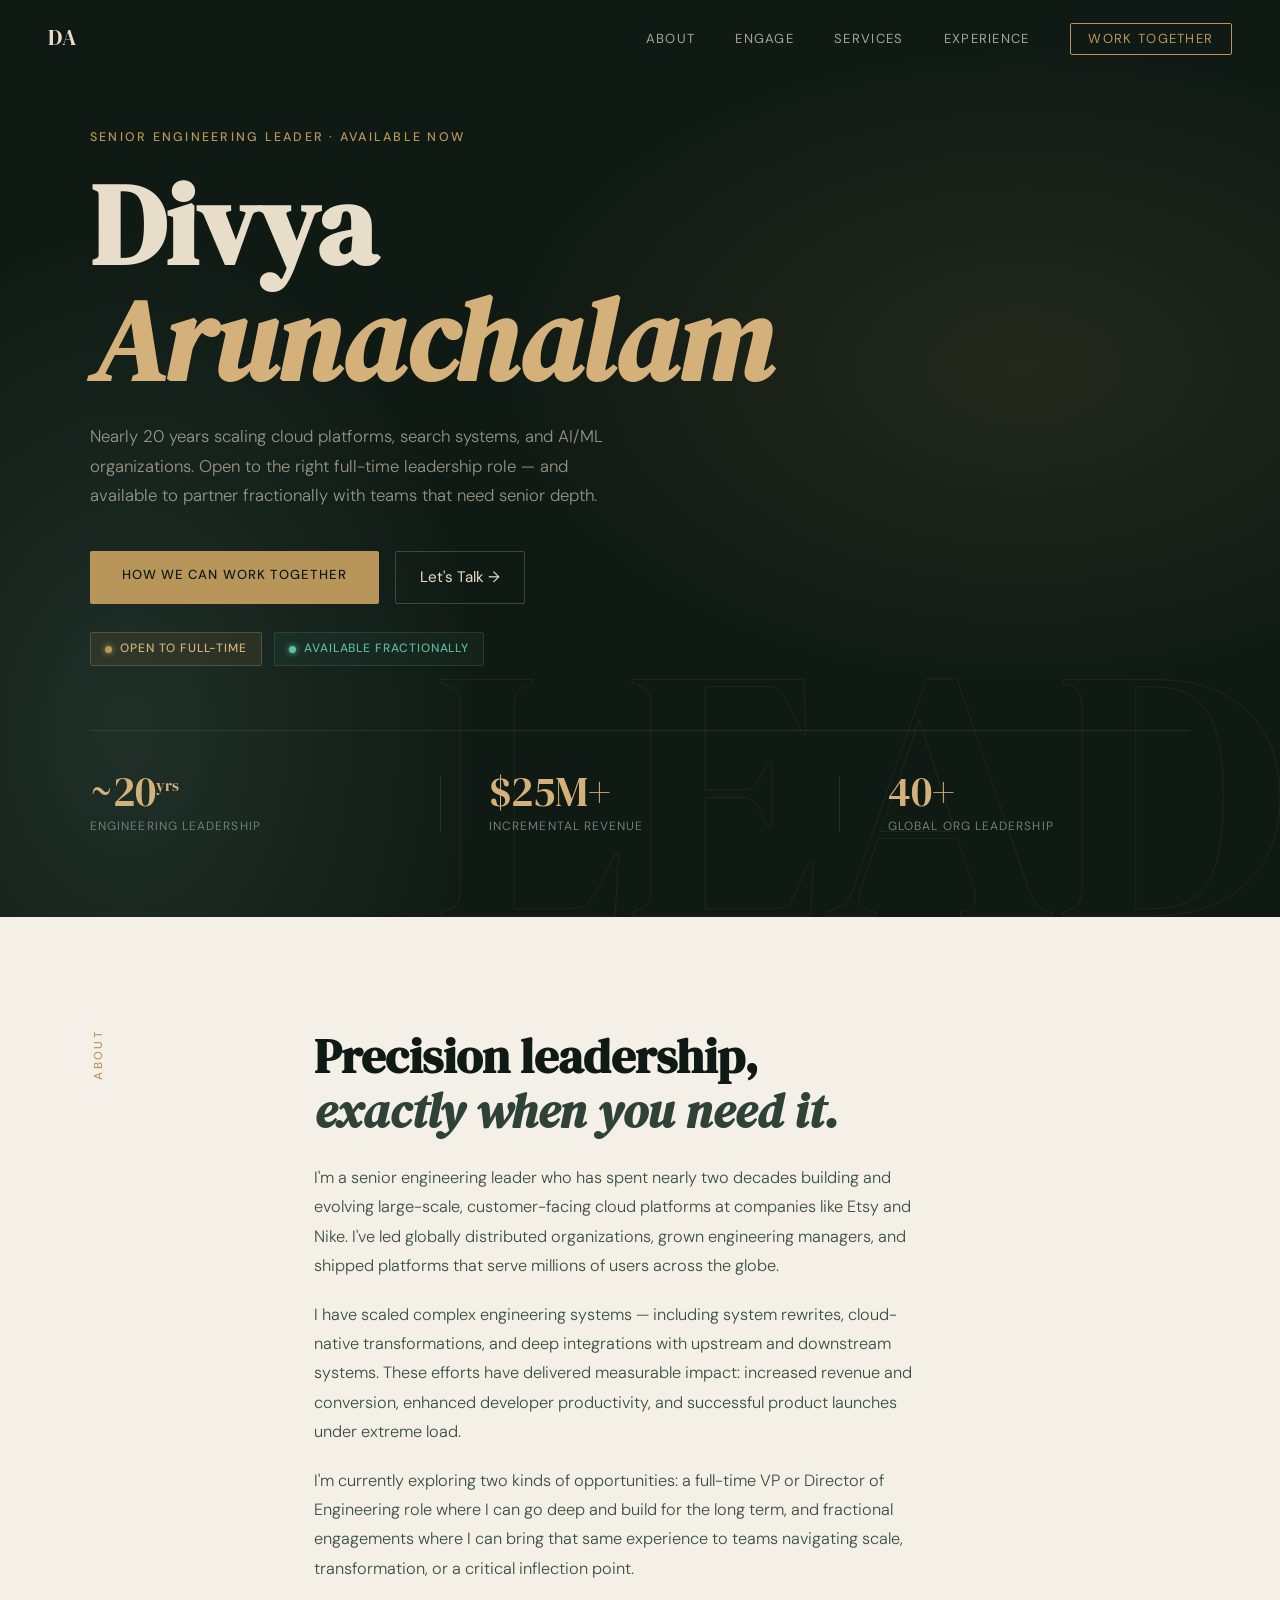
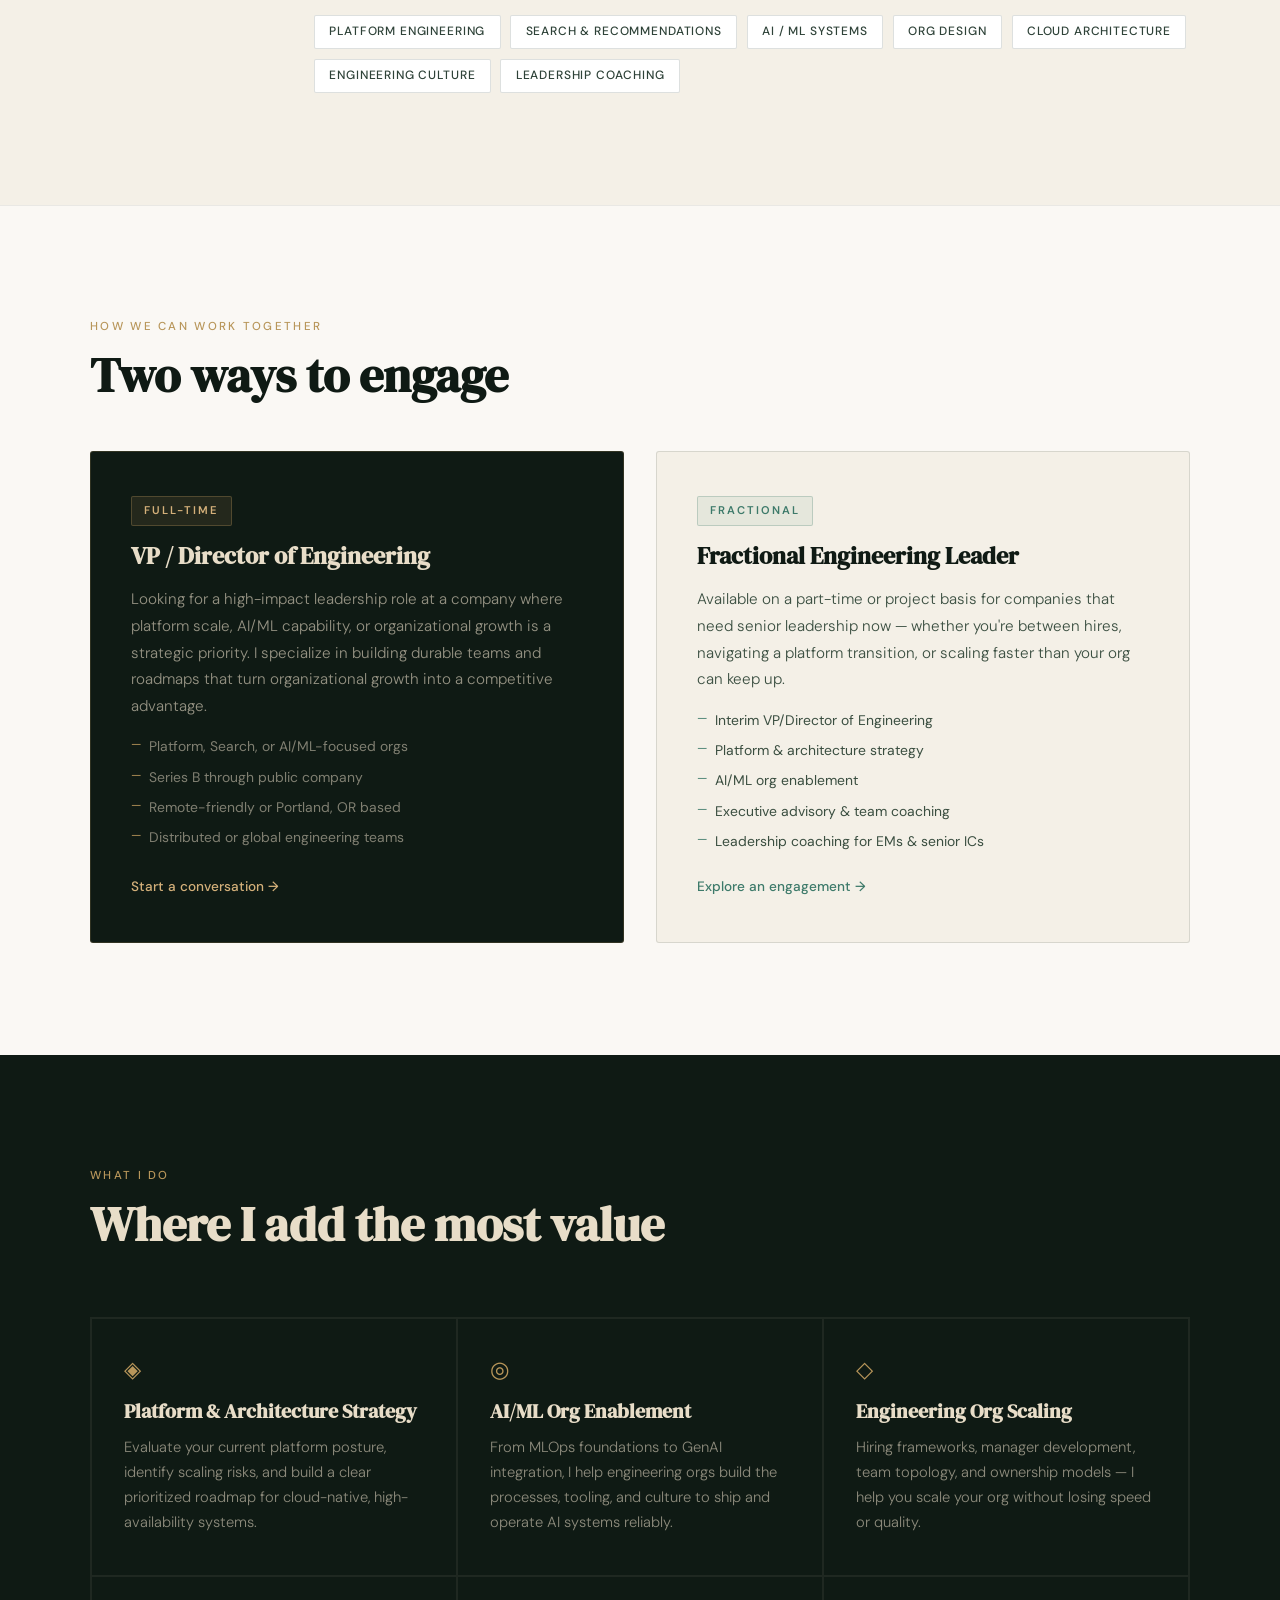
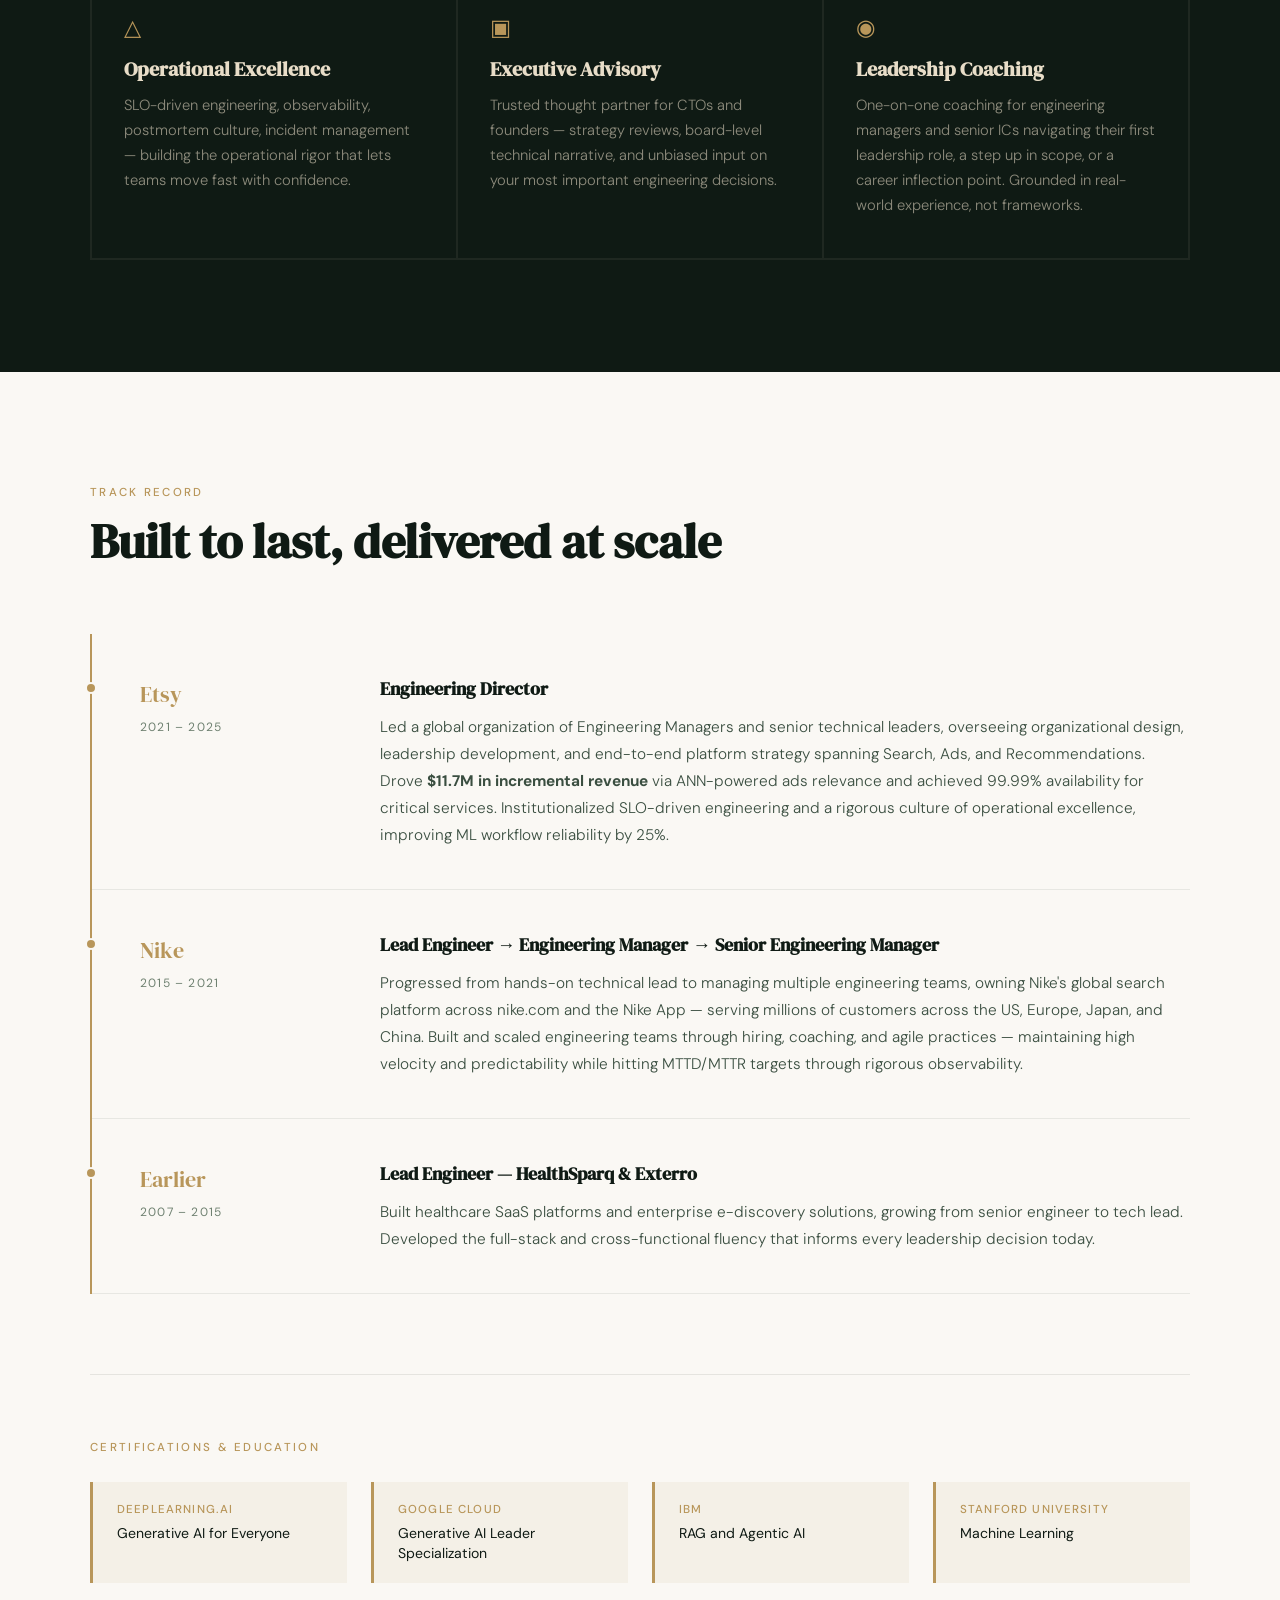
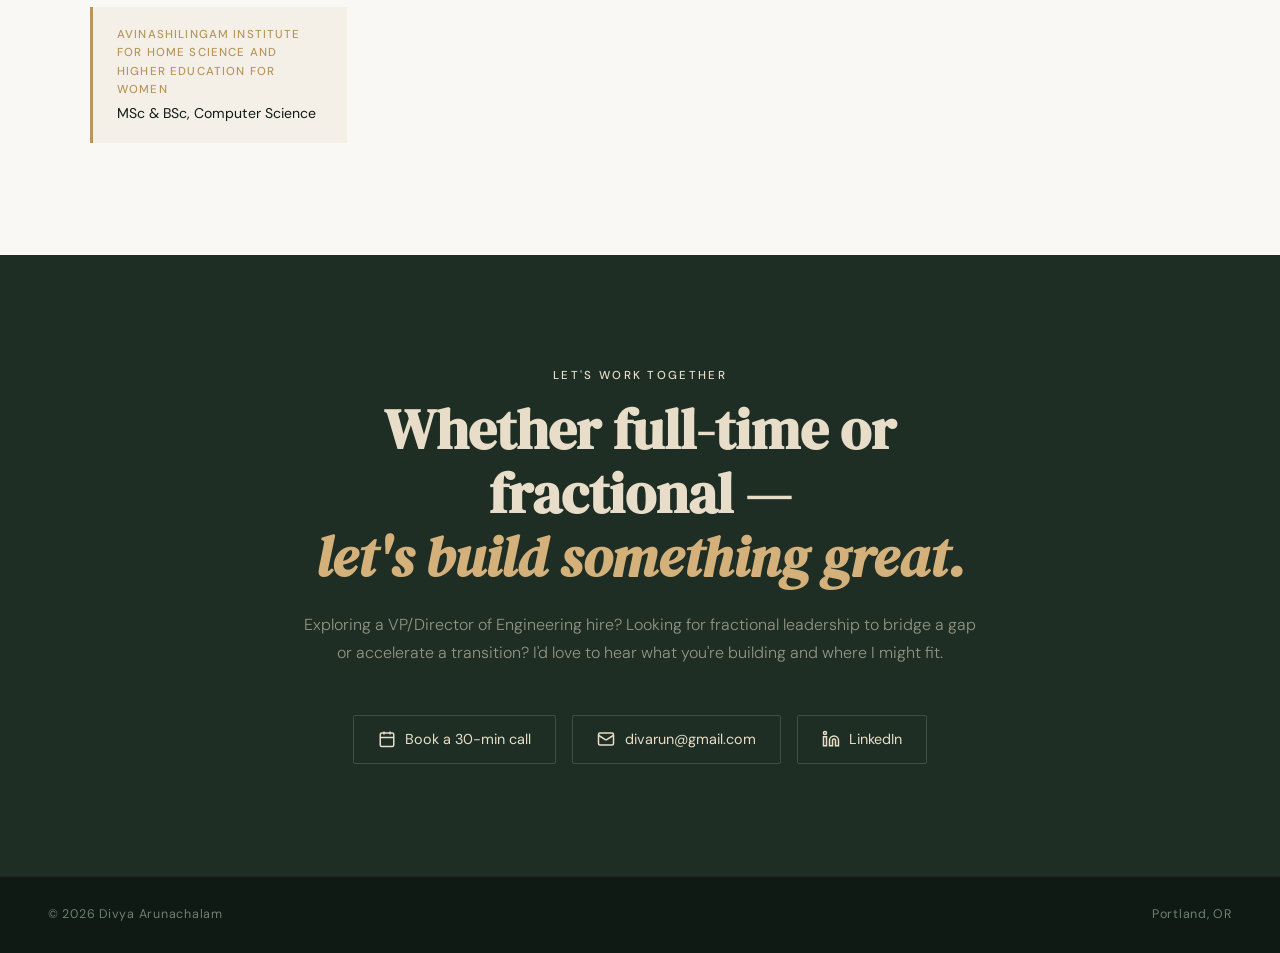
==== commit d8790ce4: "Update index.html" ====
--- a/index.html
+++ b/index.html
@@ -181,14 +181,7 @@
   </div>
   <div class="exp-detail">
     <h3>Lead Engineer → Engineering Manager → Senior Engineering Manager</h3>
-    <p>Progressed from hands-on technical lead to managing multiple engineering teams, owning Nike's global search platform across nike.com and the Nike App — serving millions of customers across the US, Europe, Japan, and China.</p>
-    <ul>
-      <li>Defined and executed technical strategy for search ranking, data pipelines, and high-availability microservices, driving measurable increases in CTR, revenue, and conversion rates via ML-powered relevance improvements.</li>
-      <li>Drove SEO optimization initiatives that produced a quantifiable lift in organic traffic and customer discovery.</li>
-      <li>Led cloud infrastructure migration delivering global availability and low-latency performance at scale.</li>
-      <li>Reduced fraudulent transactions by <strong>30%</strong> through an ML orchestration and decisioning platform.</li>
-      <li>Built and scaled engineering teams through hiring, coaching, and agile practices — maintaining high velocity and predictability while hitting MTTD/MTTR targets through rigorous observability.</li>
-    </ul>
+    <p>Progressed from hands-on technical lead to managing multiple engineering teams, owning Nike's global search platform across nike.com and the Nike App — serving millions of customers across the US, Europe, Japan, and China. Built and scaled engineering teams through hiring, coaching, and agile practices — maintaining high velocity and predictability while hitting MTTD/MTTR targets through rigorous observability.</p>
   </div>
 </div>
       <div class="exp-item">
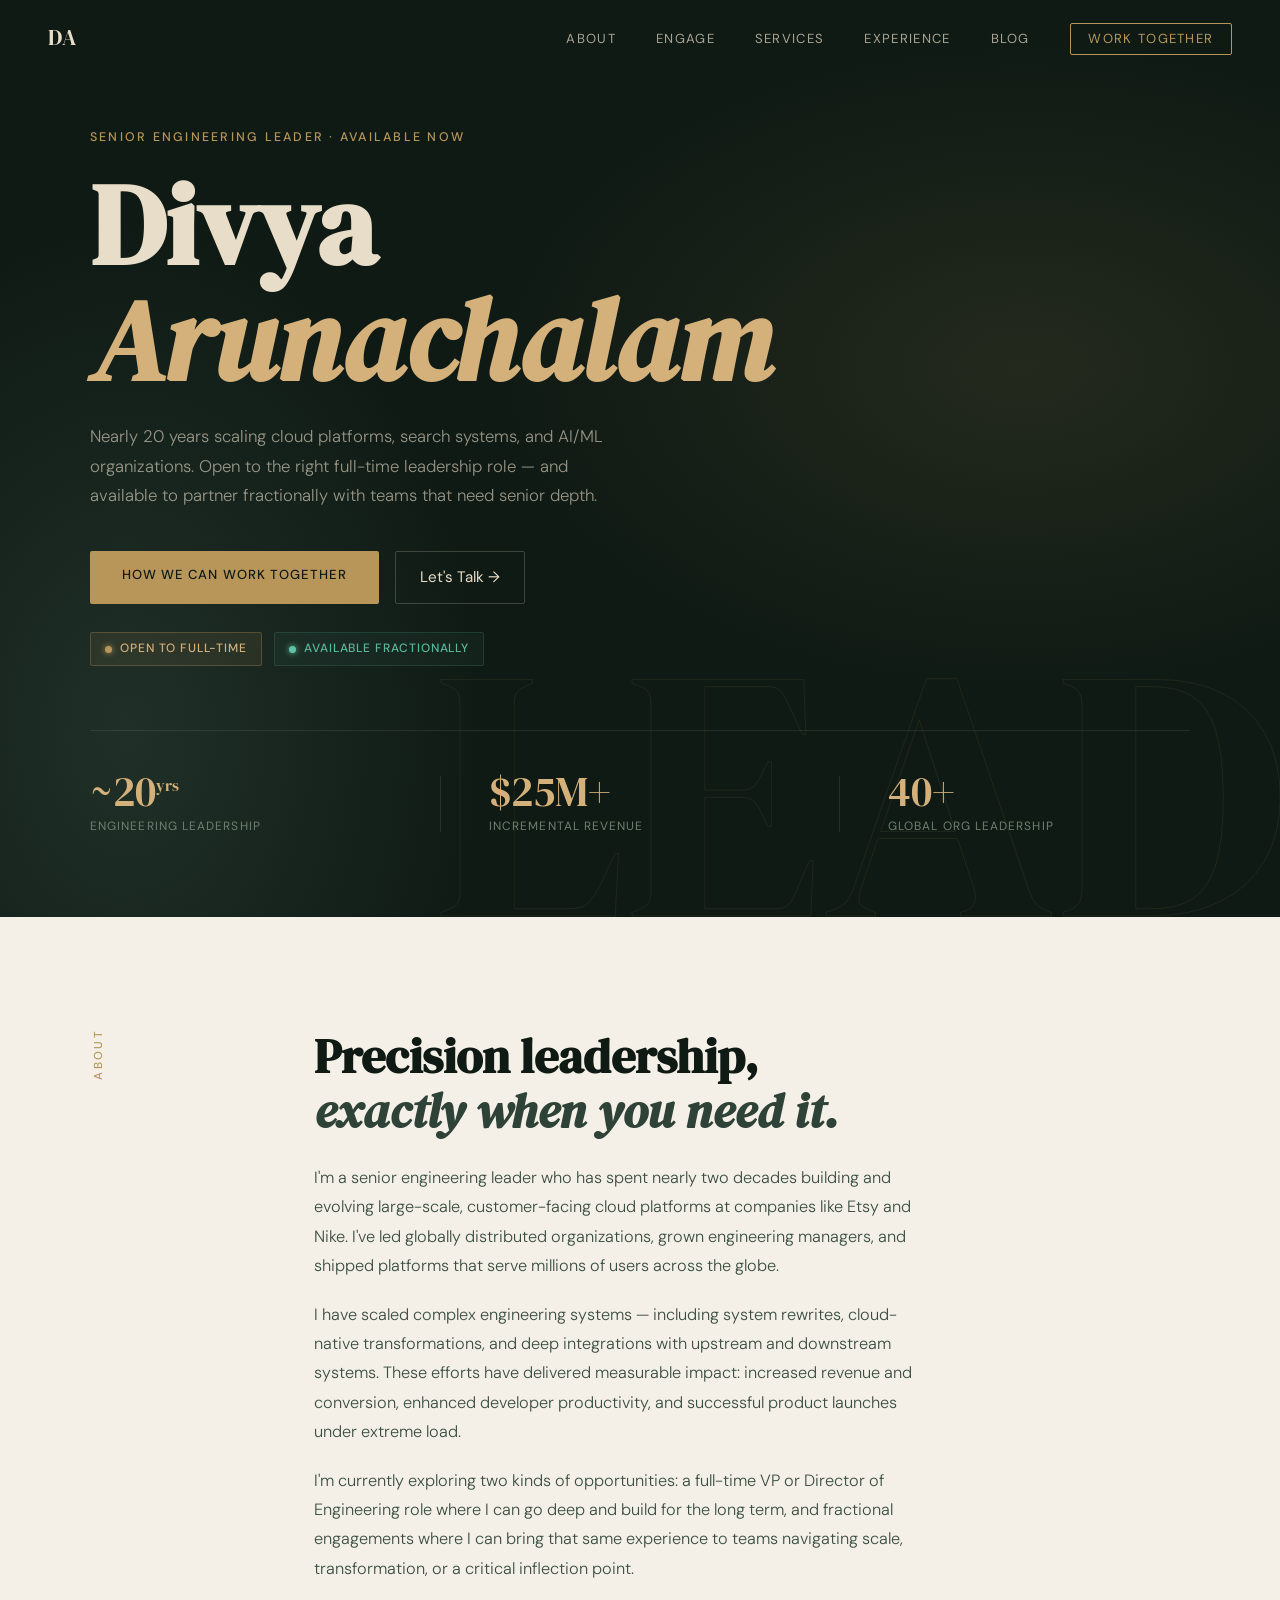
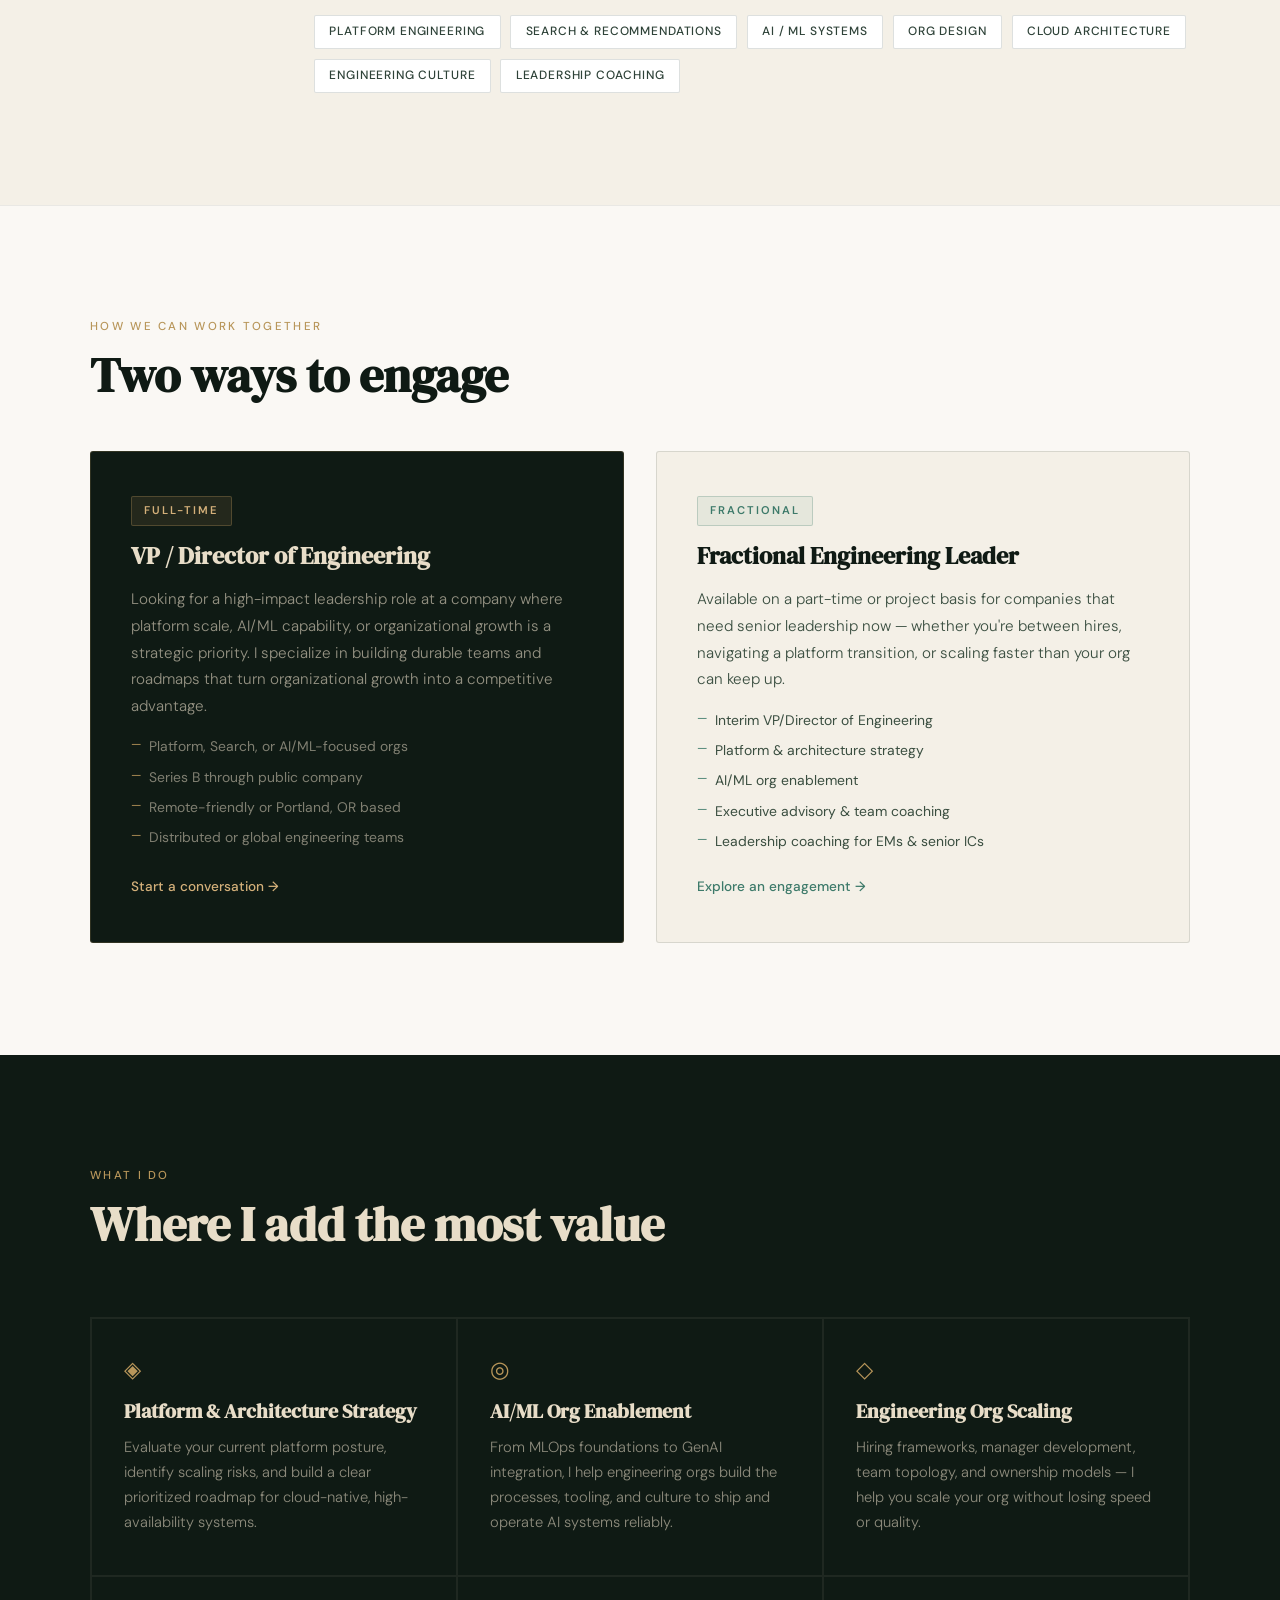
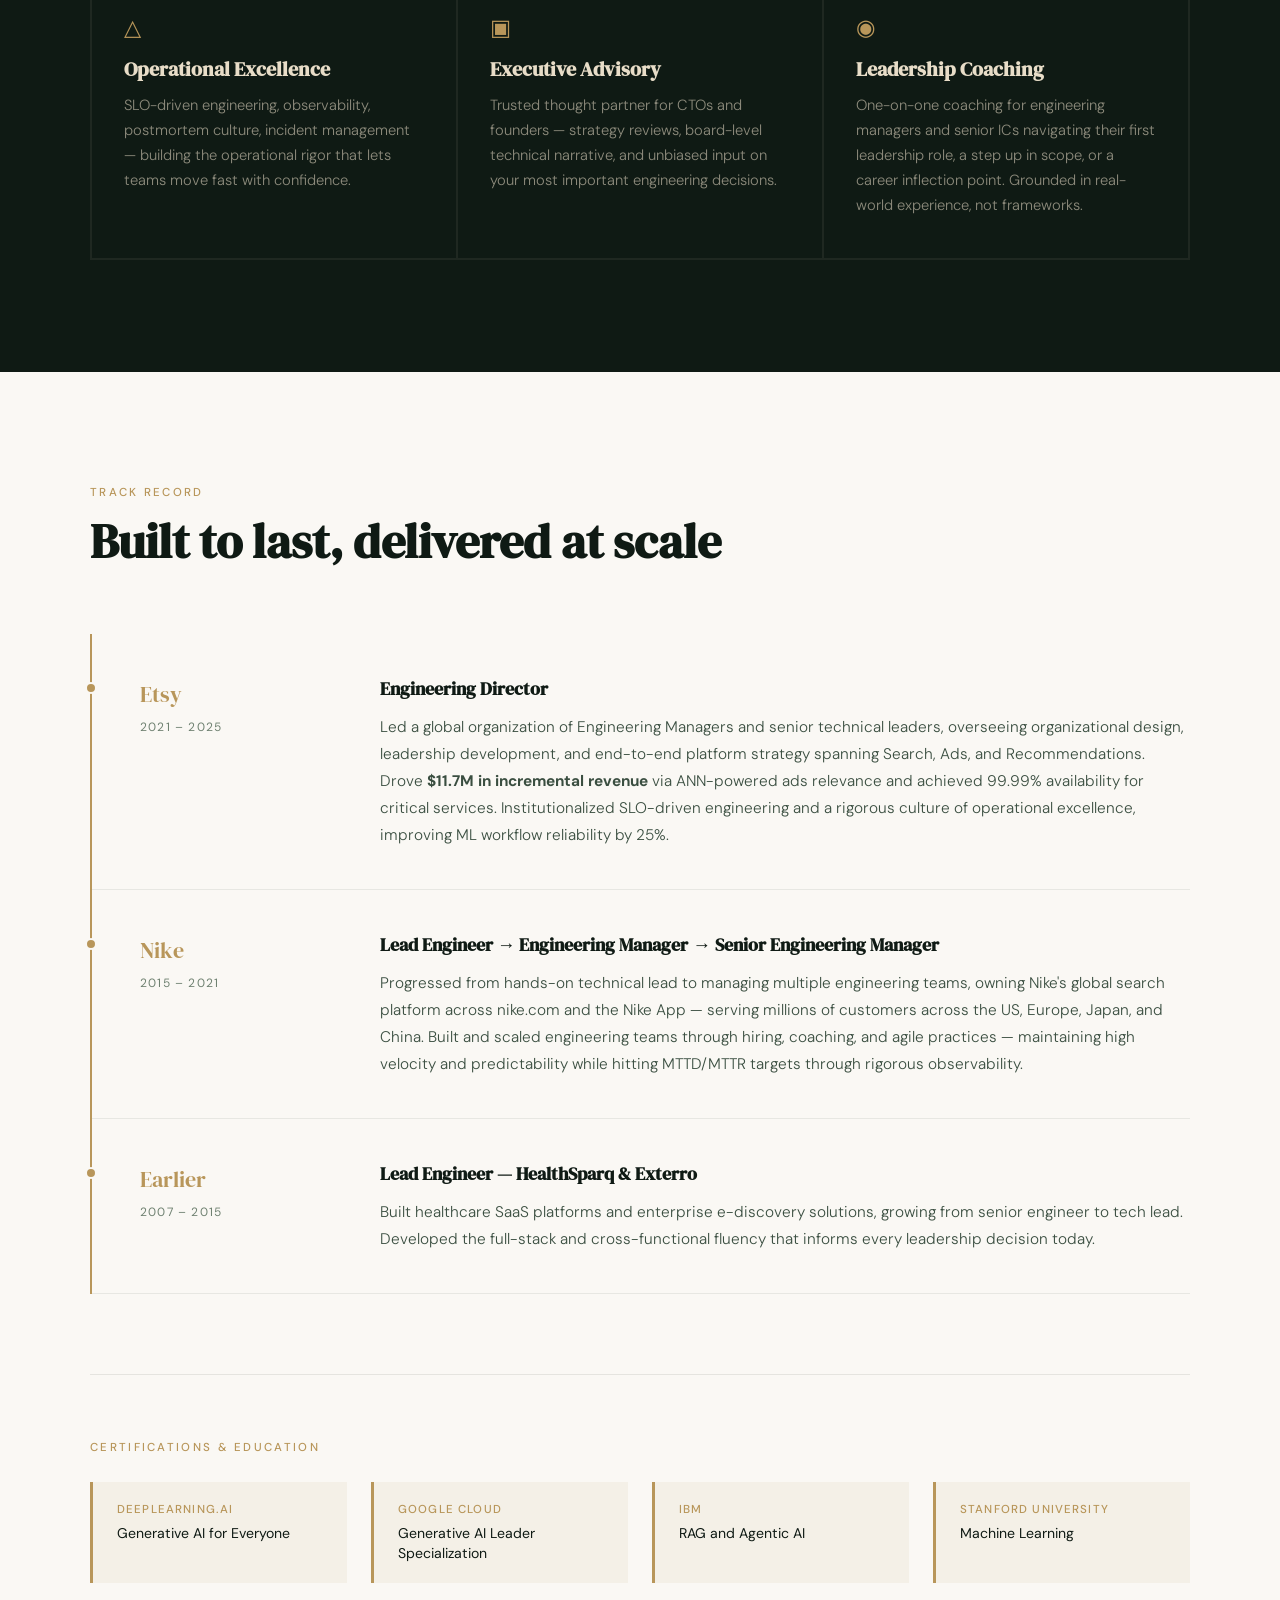
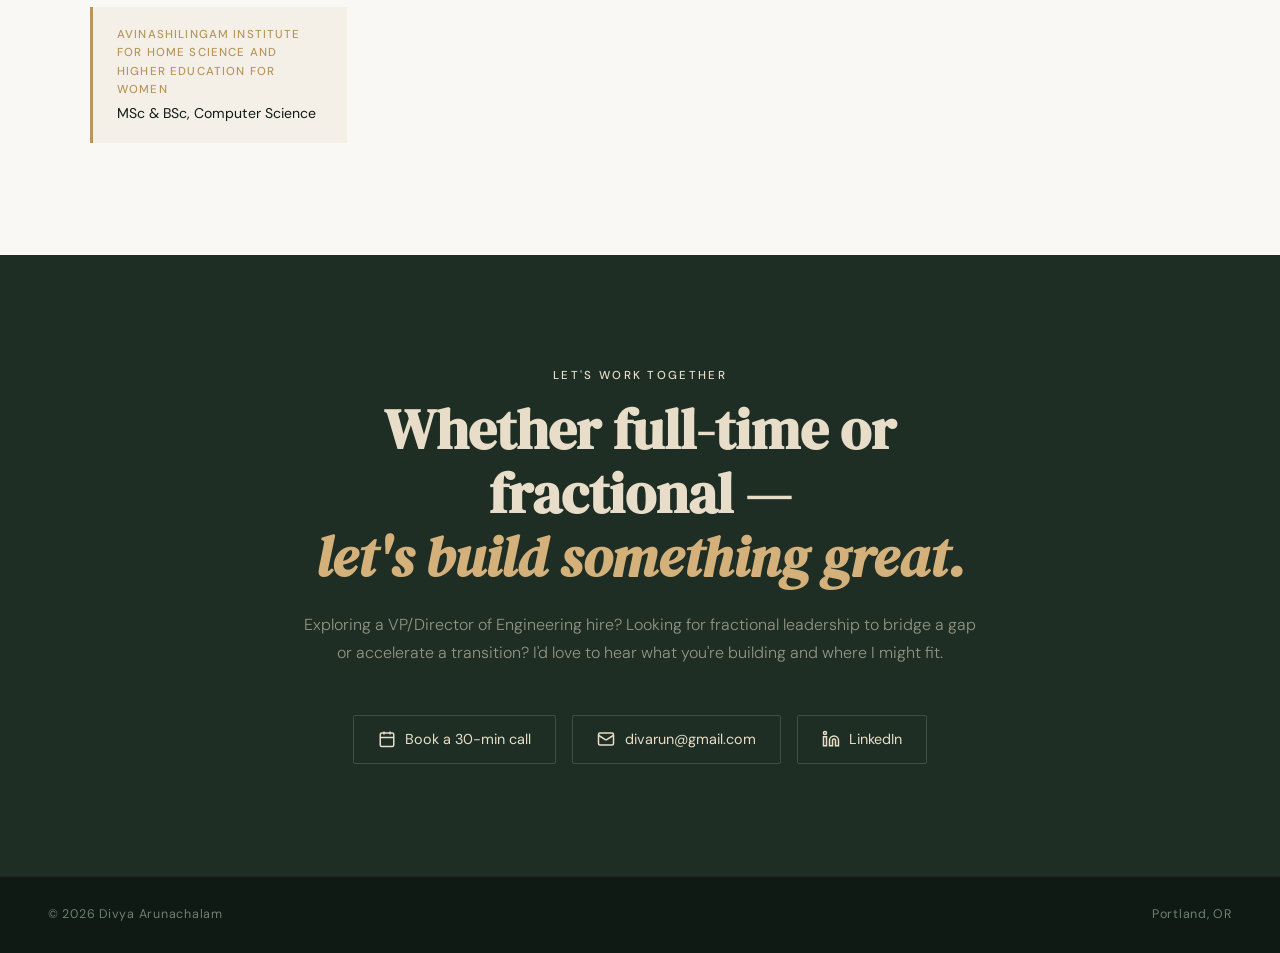
==== commit ab77011e: "Update index.html" ====
--- a/index.html
+++ b/index.html
@@ -18,6 +18,7 @@
       <li><a href="#modes">Engage</a></li>
       <li><a href="#services">Services</a></li>
       <li><a href="#experience">Experience</a></li>
+      <li><a href="https://medium.com/@div-arun" target="_blank">Blog</a></li>
       <li><a href="#contact" class="nav-cta">Work Together</a></li>
     </ul>
   </nav>
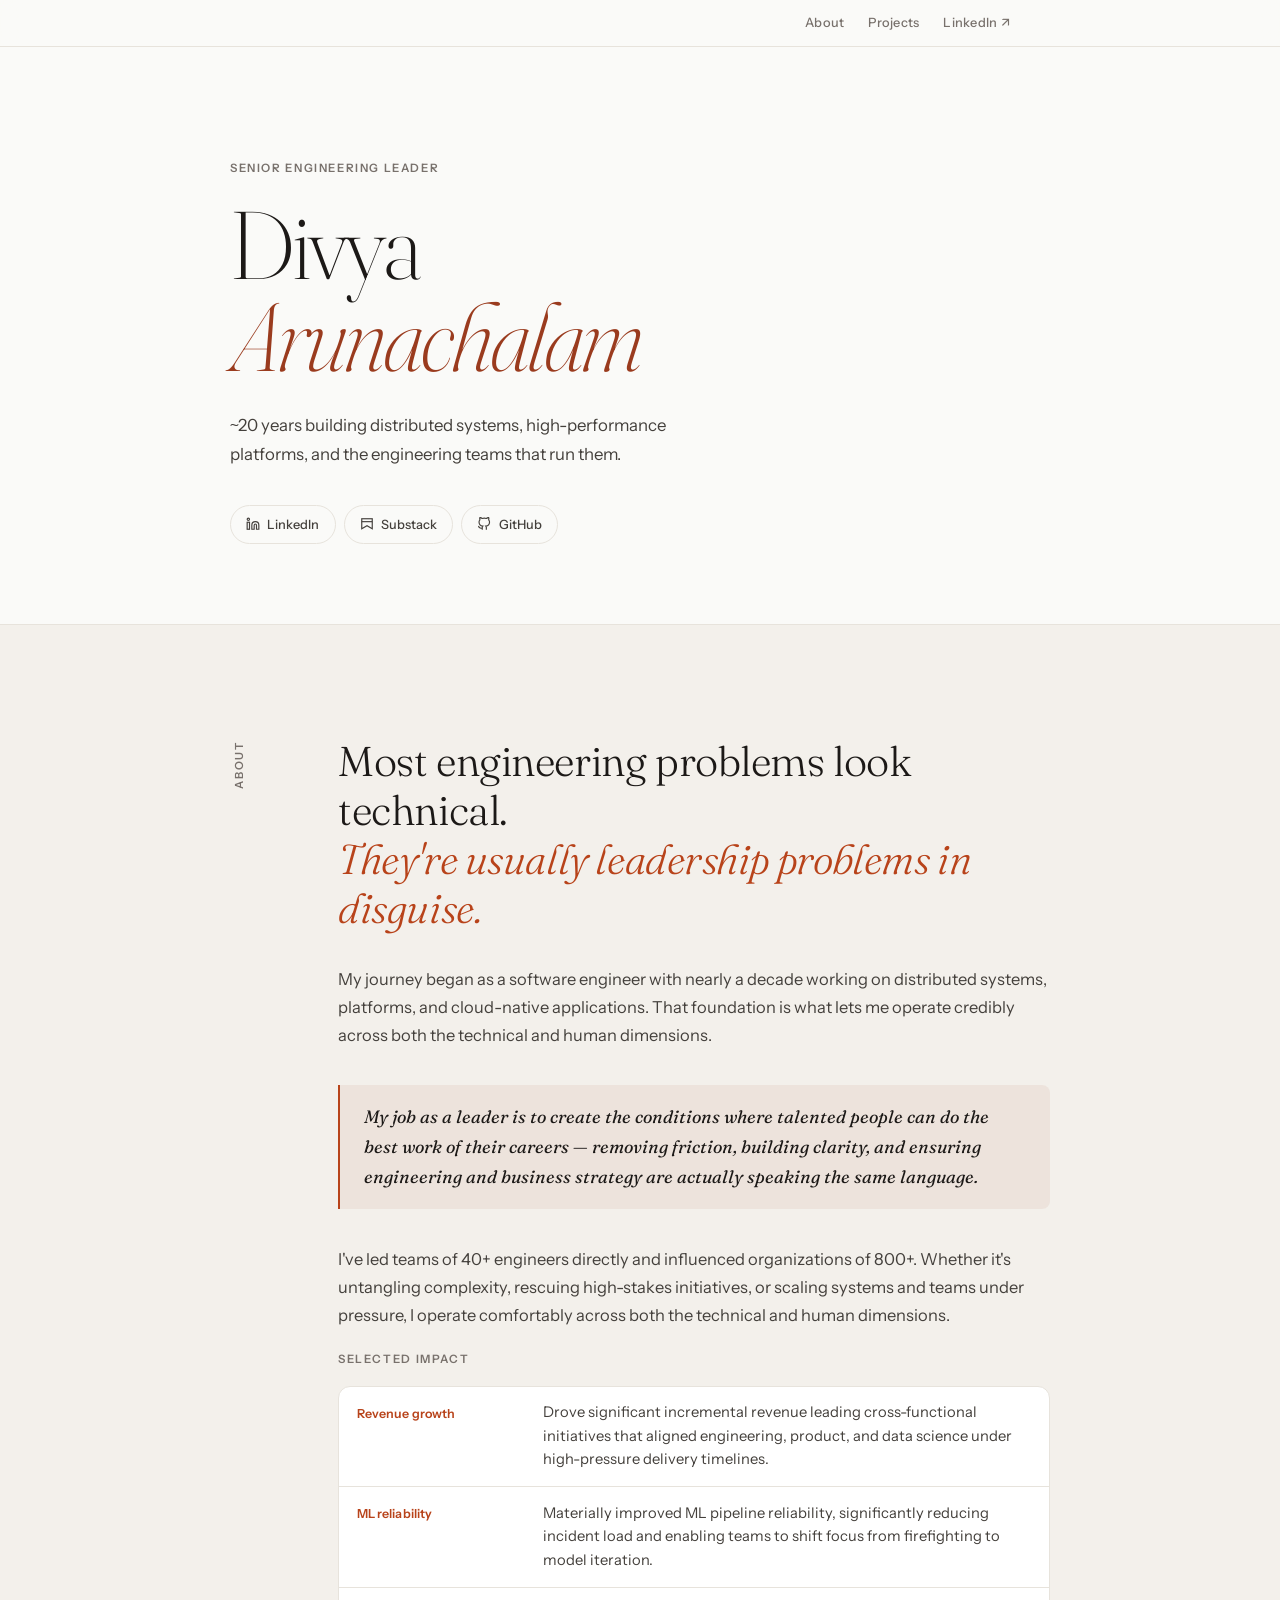
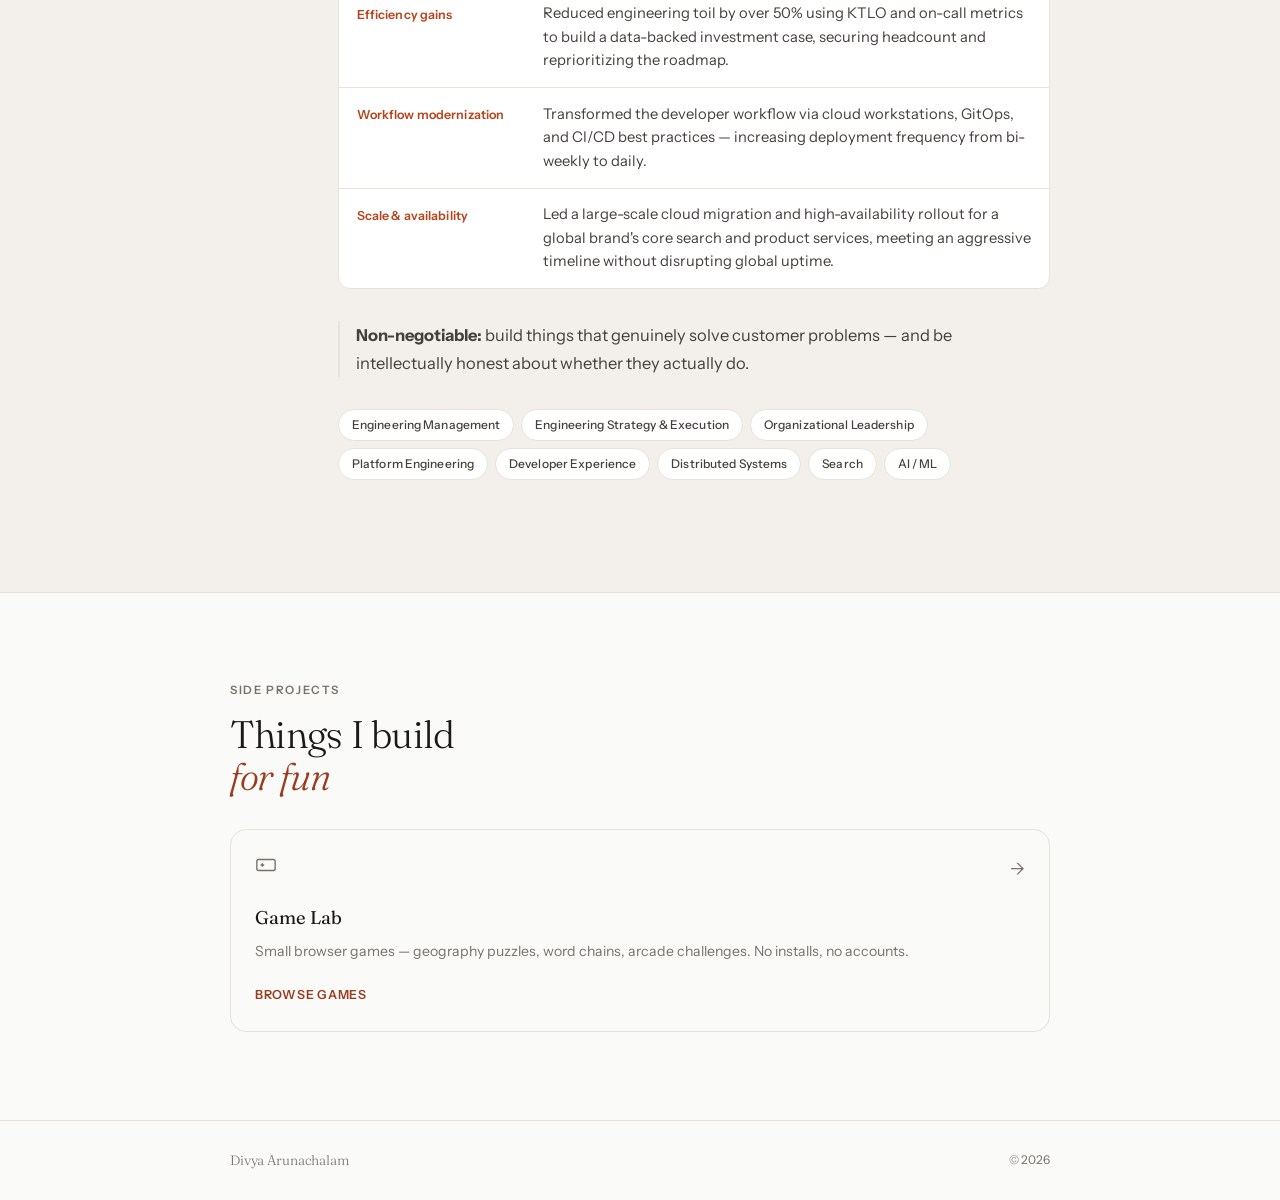
==== commit 756c591e: "Initial Commit" ====
--- a/index.html
+++ b/index.html
@@ -1,253 +1,136 @@
 <!DOCTYPE html>
 <html lang="en">
 <head>
-  <meta charset="UTF-8" />
-  <meta name="viewport" content="width=device-width, initial-scale=1.0"/>
-  <title>Divya Arunachalam — Senior Engineering Leader</title>
-  <link rel="stylesheet" href="style.css" />
-  <link rel="preconnect" href="https://fonts.googleapis.com">
-  <link rel="preconnect" href="https://fonts.gstatic.com" crossorigin>
-  <link href="https://fonts.googleapis.com/css2?family=DM+Serif+Display:ital@0;1&family=DM+Sans:ital,opsz,wght@0,9..40,300;0,9..40,400;0,9..40,500;1,9..40,300&display=swap" rel="stylesheet">
+    <meta charset="UTF-8" />
+    <meta name="viewport" content="width=device-width, initial-scale=1.0"/>
+    <title>Divya Arunachalam</title>
+    <meta name="description" content="Senior Engineering Leader — platform engineering, distributed systems, and developer experience.">
+    <link rel="preconnect" href="https://fonts.googleapis.com">
+    <link rel="preconnect" href="https://fonts.gstatic.com" crossorigin>
+    <link href="https://fonts.googleapis.com/css2?family=Fraunces:ital,opsz,wght@0,9..144,200;0,9..144,300;0,9..144,400;1,9..144,200;1,9..144,300;1,9..144,400&family=Instrument+Sans:wght@400;500;600&display=swap" rel="stylesheet">
+    <link rel="stylesheet" href="styles.css" />
 </head>
 <body>
 
-  <nav>
-    <span class="nav-logo">DA</span>
-    <ul>
-      <li><a href="#about">About</a></li>
-      <li><a href="#modes">Engage</a></li>
-      <li><a href="#services">Services</a></li>
-      <li><a href="#experience">Experience</a></li>
-      <li><a href="https://medium.com/@div-arun" target="_blank">Blog</a></li>
-      <li><a href="#contact" class="nav-cta">Work Together</a></li>
-    </ul>
-  </nav>
+<header class="site-header">
+    <div class="header-inner">
+        <span class="header-name"></span>
+        <nav class="header-nav" aria-label="Page navigation">
+            <a href="#about">About</a>
+            <a href="#projects">Projects</a>
+            <a href="https://www.linkedin.com/in/divarun" target="_blank" rel="noopener">LinkedIn ↗</a>
+        </nav>
+    </div>
+</header>
 
-  <!-- HERO -->
-  <section class="hero">
-    <div class="hero-bg-text">LEAD</div>
-    <div class="hero-content">
-      <p class="eyebrow">Senior Engineering Leader · Available Now</p>
-      <h1>Divya<br/><em>Arunachalam</em></h1>
-      <p class="hero-sub">Nearly 20 years scaling cloud platforms, search systems, and AI/ML organizations. Open to the right full-time leadership role — and available to partner fractionally with teams that need senior depth.</p>
-      <div class="hero-actions">
-        <a href="#modes" class="btn-primary">How We Can Work Together</a>
-        <a href="#contact" class="btn-ghost">Let's Talk →</a>
-      </div>
-      <div class="availability-badges">
-        <span class="badge badge-ft"><span class="badge-dot"></span>Open to Full-Time</span>
-        <span class="badge badge-frac"><span class="badge-dot"></span>Available Fractionally</span>
-      </div>
+<main>
+    <section class="intro">
+        <div class="intro-inner">
+            <p class="eyebrow">Senior Engineering Leader</p>
+            <h1>Divya<br/><em>Arunachalam</em></h1>
+            <p class="tagline">~20 years building distributed systems, high-performance platforms, and the engineering teams that run them.</p>
+
+            <nav class="links" aria-label="External links">
+                <a href="https://www.linkedin.com/in/divarun" target="_blank" rel="noopener" class="link-pill">
+                    <svg width="14" height="14" viewBox="0 0 24 24" fill="none" stroke="currentColor" stroke-width="2" aria-hidden="true"><path d="M16 8a6 6 0 0 1 6 6v7h-4v-7a2 2 0 0 0-2-2 2 2 0 0 0-2 2v7h-4v-7a6 6 0 0 1 6-6z"/><rect x="2" y="9" width="4" height="12"/><circle cx="4" cy="4" r="2"/></svg>
+                    LinkedIn
+                </a>
+                <a href="https://divarun.substack.com" target="_blank" rel="noopener" class="link-pill">
+                    <svg width="14" height="14" viewBox="0 0 24 24" fill="none" stroke="currentColor" stroke-width="2" aria-hidden="true"><rect x="3" y="3" width="18" height="5"/><path d="M3 8v12l9-5 9 5V8"/></svg>
+                    Substack
+                </a>
+                <a href="https://github.com/divarun" target="_blank" rel="noopener" class="link-pill">
+                    <svg width="14" height="14" viewBox="0 0 24 24" fill="none" stroke="currentColor" stroke-width="2" aria-hidden="true"><path d="M9 19c-5 1.5-5-2.5-7-3m14 6v-3.87a3.37 3.37 0 0 0-.94-2.61c3.14-.35 6.44-1.54 6.44-7A5.44 5.44 0 0 0 20 4.77 5.07 5.07 0 0 0 19.91 1S18.73.65 16 2.48a13.38 13.38 0 0 0-7 0C6.27.65 5.09 1 5.09 1A5.07 5.07 0 0 0 5 4.77a5.44 5.44 0 0 0-1.5 3.78c0 5.42 3.3 6.61 6.44 7A3.37 3.37 0 0 0 9 18.13V22"/></svg>
+                    GitHub
+                </a>
+            </nav>
+        </div>
+    </section>
+
+    <section class="about" id="about">
+        <div class="about-inner">
+            <div class="about-grid">
+                <div class="about-label"><span>About</span></div>
+                <div class="about-body">
+                    <h2>Most engineering problems look technical.<br/><em>They're usually leadership problems in disguise.</em></h2>
+
+                    <p>My journey began as a software engineer with nearly a decade working on distributed systems, platforms, and cloud-native applications. That foundation is what lets me operate credibly across both the technical and human dimensions.</p>
+
+                    <blockquote class="story-quote">
+                        <p>My job as a leader is to create the conditions where talented people can do the best work of their careers — removing friction, building clarity, and ensuring engineering and business strategy are actually speaking the same language.</p>
+                    </blockquote>
+
+                    <p>I've led teams of 40+ engineers directly and influenced organizations of 800+. Whether it's untangling complexity, rescuing high-stakes initiatives, or scaling systems and teams under pressure, I operate comfortably across both the technical and human dimensions.</p>
+
+                    <h3 class="highlights-heading">Selected impact</h3>
+                    <ul class="about-highlights">
+                        <li>
+                            <span class="highlight-label">Revenue growth</span>
+                            <span class="highlight-text">Drove significant incremental revenue leading cross-functional initiatives that aligned engineering, product, and data science under high-pressure delivery timelines.</span>
+                        </li>
+                        <li>
+                            <span class="highlight-label">ML reliability</span>
+                            <span class="highlight-text">Materially improved ML pipeline reliability, significantly reducing incident load and enabling teams to shift focus from firefighting to model iteration.</span>
+                        </li>
+                        <li>
+                            <span class="highlight-label">Efficiency gains</span>
+                            <span class="highlight-text">Reduced engineering toil by over 50% using KTLO and on-call metrics to build a data-backed investment case, securing headcount and reprioritizing the roadmap.</span>
+                        </li>
+                        <li>
+                            <span class="highlight-label">Workflow modernization</span>
+                            <span class="highlight-text">Transformed the developer workflow via cloud workstations, GitOps, and CI/CD best practices — increasing deployment frequency from bi-weekly to daily.</span>
+                        </li>
+                        <li>
+                            <span class="highlight-label">Scale &amp; availability</span>
+                            <span class="highlight-text">Led a large-scale cloud migration and high-availability rollout for a global brand's core search and product services, meeting an aggressive timeline without disrupting global uptime.</span>
+                        </li>
+                    </ul>
+
+                    <p class="non-negotiable"><strong>Non-negotiable:</strong> build things that genuinely solve customer problems — and be intellectually honest about whether they actually do.</p>
+
+                    <div class="about-tags">
+                        <span>Engineering Management</span>
+                        <span>Engineering Strategy &amp; Execution</span>
+                        <span>Organizational Leadership</span>
+                        <span>Platform Engineering</span>
+                        <span>Developer Experience</span>
+                        <span>Distributed Systems</span>
+                        <span>Search</span>
+                        <span>AI / ML</span>
+                    </div>
+                </div>
+            </div>
+        </div>
+    </section>
+
+    <section class="projects" id="projects">
+        <div class="projects-inner">
+            <p class="eyebrow">Side projects</p>
+            <h2>Things I build<br/><em>for fun</em></h2>
+
+            <div class="project-cards">
+                <a href="games/index.html" class="project-card">
+                    <div class="project-card-top">
+                        <span class="project-icon" aria-hidden="true">
+                            <svg width="22" height="22" viewBox="0 0 24 24" fill="none" stroke="currentColor" stroke-width="1.5"><rect x="2" y="6" width="20" height="12" rx="2"/><path d="M6 12h4m-2-2v4M15 12h.01M17 12h.01"/></svg>
+                        </span>
+                        <span class="project-arrow" aria-hidden="true">→</span>
+                    </div>
+                    <h3>Game Lab</h3>
+                    <p>Small browser games — geography puzzles, word chains, arcade challenges. No installs, no accounts.</p>
+                    <span class="project-cta">Browse games</span>
+                </a>
+            </div>
+        </div>
+    </section>
+</main>
+
+<footer>
+    <div class="footer-inner">
+        <span class="footer-name">Divya Arunachalam</span>
+        <span class="footer-copy">© 2026</span>
     </div>
-<div class="hero-stats">
-  <div class="stat">
-    <span class="stat-num">~20<sup>yrs</sup></span>
-    <span class="stat-label">Engineering Leadership</span>
-  </div>
-  
-  <div class="stat-divider"></div>
-  
-  <div class="stat">
-    <span class="stat-num">$25M+</span>
-    <span class="stat-label">Incremental Revenue</span>
-  </div>
-  
-  <div class="stat-divider"></div>
-  
-  <div class="stat">
-    <span class="stat-num">40+</span>
-    <span class="stat-label">Global Org Leadership</span>
-  </div>
-</div>
-  </section>
-
-  <!-- ABOUT -->
-  <section class="about" id="about">
-    <div class="about-grid">
-      <div class="about-label"><span>About</span></div>
-      <div class="about-body">
-        <h2>Precision leadership,<br/><em>exactly when you need it.</em></h2>
-        <p>I'm a senior engineering leader who has spent nearly two decades building and evolving large-scale, customer-facing cloud platforms at companies like Etsy and Nike. I've led globally distributed organizations, grown engineering managers, and shipped platforms that serve millions of users across the globe.</p>
-        <p> I have scaled complex engineering systems — including system rewrites, cloud-native transformations, and deep integrations with upstream and downstream systems. These efforts have delivered measurable impact: increased revenue and conversion, enhanced developer productivity, and successful product launches under extreme load.</p>
-        <p>I'm currently exploring two kinds of opportunities: a full-time VP or Director of Engineering role where I can go deep and build for the long term, and fractional engagements where I can bring that same experience to teams navigating scale, transformation, or a critical inflection point.</p>
-        <div class="about-tags">
-          <span>Platform Engineering</span>
-          <span>Search &amp; Recommendations</span>
-          <span>AI / ML Systems</span>
-          <span>Org Design</span>
-          <span>Cloud Architecture</span>
-          <span>Engineering Culture</span>
-          <span>Leadership Coaching</span>
-        </div>
-      </div>
-    </div>
-  </section>
-
-  <!-- ENGAGE -->
-  <section class="modes" id="modes">
-    <div class="modes-inner">
-      <p class="section-eyebrow">How We Can Work Together</p>
-      <h2>Two ways to engage</h2>
-      <div class="modes-grid">
-        <div class="mode-card mode-ft">
-          <div class="mode-tag">Full-Time</div>
-          <h3>VP / Director of Engineering</h3>
-          <p>Looking for a high-impact leadership role at a company where platform scale, AI/ML capability, or organizational growth is a strategic priority. I specialize in building durable teams and roadmaps that turn organizational growth into a competitive advantage.</p>
-          <ul>
-            <li>Platform, Search, or AI/ML-focused orgs</li>
-            <li>Series B through public company</li>
-            <li>Remote-friendly or Portland, OR based</li>
-            <li>Distributed or global engineering teams</li>
-          </ul>
-          <a href="#contact" class="mode-cta">Start a conversation →</a>
-        </div>
-        <div class="mode-card mode-frac">
-          <div class="mode-tag">Fractional</div>
-          <h3>Fractional Engineering Leader</h3>
-          <p>Available on a part-time or project basis for companies that need senior leadership now — whether you're between hires, navigating a platform transition, or scaling faster than your org can keep up.</p>
-          <ul>
-            <li>Interim VP/Director of Engineering</li>
-            <li>Platform &amp; architecture strategy</li>
-            <li>AI/ML org enablement</li>
-            <li>Executive advisory &amp; team coaching</li>
-            <li>Leadership coaching for EMs &amp; senior ICs</li>
-          </ul>
-          <a href="#contact" class="mode-cta">Explore an engagement →</a>
-        </div>
-      </div>
-    </div>
-  </section>
-
-  <!-- SERVICES -->
-  <section class="services" id="services">
-    <div class="services-header">
-      <p class="section-eyebrow">What I Do</p>
-      <h2>Where I add the most value</h2>
-    </div>
-    <div class="services-grid">
-      <div class="service-card">
-        <div class="service-icon">◈</div>
-        <h3>Platform &amp; Architecture Strategy</h3>
-        <p>Evaluate your current platform posture, identify scaling risks, and build a clear prioritized roadmap for cloud-native, high-availability systems.</p>
-      </div>
-      <div class="service-card">
-        <div class="service-icon">◎</div>
-        <h3>AI/ML Org Enablement</h3>
-        <p>From MLOps foundations to GenAI integration, I help engineering orgs build the processes, tooling, and culture to ship and operate AI systems reliably.</p>
-      </div>
-      <div class="service-card">
-        <div class="service-icon">◇</div>
-        <h3>Engineering Org Scaling</h3>
-        <p>Hiring frameworks, manager development, team topology, and ownership models — I help you scale your org without losing speed or quality.</p>
-      </div>
-      <div class="service-card">
-        <div class="service-icon">△</div>
-        <h3>Operational Excellence</h3>
-        <p>SLO-driven engineering, observability, postmortem culture, incident management — building the operational rigor that lets teams move fast with confidence.</p>
-      </div>
-      <div class="service-card">
-        <div class="service-icon">▣</div>
-        <h3>Executive Advisory</h3>
-        <p>Trusted thought partner for CTOs and founders — strategy reviews, board-level technical narrative, and unbiased input on your most important engineering decisions.</p>
-      </div>
-      <div class="service-card">
-        <div class="service-icon">◉</div>
-        <h3>Leadership Coaching</h3>
-        <p>One-on-one coaching for engineering managers and senior ICs navigating their first leadership role, a step up in scope, or a career inflection point. Grounded in real-world experience, not frameworks.</p>
-      </div>
-    </div>
-  </section>
-
-  <!-- EXPERIENCE -->
-  <section class="experience" id="experience">
-    <div class="exp-header">
-      <p class="section-eyebrow">Track Record</p>
-      <h2>Built to last, delivered at scale</h2>
-    </div>
-    <div class="exp-timeline">
-      <div class="exp-item">
-        <div class="exp-meta">
-          <span class="exp-co">Etsy</span>
-          <span class="exp-period">2021 – 2025</span>
-        </div>
-        <div class="exp-detail">
-          <h3>Engineering Director</h3>
-          <p>Led a global organization of Engineering Managers and senior technical leaders, overseeing organizational design, leadership development, and end-to-end platform strategy spanning Search, Ads, and Recommendations. Drove <strong>$11.7M in incremental revenue</strong> via ANN-powered ads relevance and achieved 99.99% availability for critical services. Institutionalized SLO-driven engineering and a rigorous culture of operational excellence, improving ML workflow reliability by 25%.</p>
-        </div>
-      </div>
-     <div class="exp-item">
-  <div class="exp-meta">
-    <span class="exp-co">Nike</span>
-    <span class="exp-period">2015 – 2021</span>
-  </div>
-  <div class="exp-detail">
-    <h3>Lead Engineer → Engineering Manager → Senior Engineering Manager</h3>
-    <p>Progressed from hands-on technical lead to managing multiple engineering teams, owning Nike's global search platform across nike.com and the Nike App — serving millions of customers across the US, Europe, Japan, and China. Built and scaled engineering teams through hiring, coaching, and agile practices — maintaining high velocity and predictability while hitting MTTD/MTTR targets through rigorous observability.</p>
-  </div>
-</div>
-      <div class="exp-item">
-        <div class="exp-meta">
-          <span class="exp-co">Earlier</span>
-          <span class="exp-period">2007 – 2015</span>
-        </div>
-        <div class="exp-detail">
-          <h3>Lead Engineer — HealthSparq &amp; Exterro</h3>
-          <p>Built healthcare SaaS platforms and enterprise e-discovery solutions, growing from senior engineer to tech lead. Developed the full-stack and cross-functional fluency that informs every leadership decision today.</p>
-        </div>
-      </div>
-    </div>
-    <div class="credentials">
-      <p class="section-eyebrow" style="margin-bottom:1.5rem">Certifications &amp; Education</p>
-      <div class="cred-grid">
-        <div class="cred-item"><span class="cred-org">DeepLearning.AI</span><span>Generative AI for Everyone</span></div>
-        <div class="cred-item"><span class="cred-org">Google Cloud</span><span>Generative AI Leader Specialization</span></div>
-        <div class="cred-item"><span class="cred-org">IBM</span><span>RAG and Agentic AI</span></div>
-        <div class="cred-item"><span class="cred-org">Stanford University</span><span>Machine Learning</span></div>
-        <div class="cred-item"><span class="cred-org">Avinashilingam Institute for Home Science and Higher Education for Women</span><span>MSc &amp; BSc, Computer Science</span></div>
-      </div>
-    </div>
-  </section>
-
-<!-- CONTACT -->
-<section class="contact" id="contact">
-  <div class="contact-inner">
-    <p class="section-eyebrow" style="color:var(--sand)">Let's work together</p>
-    <h2>Whether full-time or fractional —<br/><em>let's build something great.</em></h2>
-    <p class="contact-sub">Exploring a VP/Director of Engineering hire? Looking for fractional leadership to bridge a gap or accelerate a transition? I'd love to hear what you're building and where I might fit.</p>
-    <div class="contact-links">
-      <a href="https://calendly.com/divarun/30min" target="_blank" class="contact-pill">
-        <svg width="18" height="18" viewBox="0 0 24 24" fill="none" stroke="currentColor" stroke-width="2"><rect x="3" y="4" width="18" height="18" rx="2"/><path d="M16 2v4M8 2v4M3 10h18"/></svg>
-        Book a 30-min call
-      </a>
-      <a href="mailto:divarun+contact@gmail.com" class="contact-pill">
-        <svg width="18" height="18" viewBox="0 0 24 24" fill="none" stroke="currentColor" stroke-width="2"><rect x="2" y="4" width="20" height="16" rx="2"/><path d="m22 7-8.97 5.7a1.94 1.94 0 0 1-2.06 0L2 7"/></svg>
-        divarun@gmail.com
-      </a>
-      <a href="https://www.linkedin.com/in/divarun" target="_blank" class="contact-pill">
-        <svg width="18" height="18" viewBox="0 0 24 24" fill="none" stroke="currentColor" stroke-width="2"><path d="M16 8a6 6 0 0 1 6 6v7h-4v-7a2 2 0 0 0-2-2 2 2 0 0 0-2 2v7h-4v-7a6 6 0 0 1 6-6z"/><rect x="2" y="9" width="4" height="12"/><circle cx="4" cy="4" r="2"/></svg>
-        LinkedIn
-      </a>
-    </div>
-  </div>
-</section>
-
-  <footer>
-    <span>© 2026 Divya Arunachalam</span>
-    <span>Portland, OR</span>
-  </footer>
-
-  <script>
-    window.addEventListener('scroll', () => {
-      document.querySelector('nav').classList.toggle('scrolled', window.scrollY > 40);
-    });
-    document.querySelectorAll('a[href^="#"]').forEach(a => {
-      a.addEventListener('click', e => {
-        e.preventDefault();
-        const target = document.querySelector(a.getAttribute('href'));
-        if (target) target.scrollIntoView({ behavior: 'smooth' });
-      });
-    });
-  </script>
+</footer>
 
 </body>
-</html>
+</html>
--- a/styles.css
+++ b/styles.css
@@ -0,0 +1,445 @@
+*, *::before, *::after { box-sizing: border-box; margin: 0; padding: 0; }
+
+:root {
+  --ink:        #1c1917;
+  --ink-soft:   #44403c;
+  --ink-mute:   #78716c;
+  --bg:         #fafaf8;
+  --bg-alt:     #f3f0eb;
+  --border:     #e7e3dc;
+  --accent:     #9a3b1e;
+  --accent-dim: rgba(154,59,30,.07);
+  --rust:       #b8431a;
+  --sand:       #f3f0eb;
+  --sand-dark:  #e7e3dc;
+  --white:      #ffffff;
+
+  --serif: 'Fraunces', Georgia, serif;
+  --sans:  'Instrument Sans', system-ui, sans-serif;
+
+  --max: 820px;
+  --pad: clamp(1.25rem, 5vw, 2.5rem);
+}
+
+html { scroll-behavior: smooth; }
+
+body {
+  background: var(--bg);
+  color: var(--ink);
+  font-family: var(--sans);
+  font-size: clamp(15px, 1.6vw, 16px);
+  line-height: 1.7;
+  -webkit-font-smoothing: antialiased;
+}
+
+/* ── HEADER ── */
+.site-header {
+  position: sticky;
+  top: 0;
+  z-index: 100;
+  background: rgba(250,250,248,.88);
+  backdrop-filter: blur(12px);
+  -webkit-backdrop-filter: blur(12px);
+  border-bottom: 1px solid var(--border);
+}
+
+.header-inner {
+  max-width: var(--max);
+  margin: 0 auto;
+  padding: .75rem var(--pad);
+  display: flex;
+  align-items: center;
+  justify-content: space-between;
+  gap: 1rem;
+}
+
+.header-name {
+  font-family: var(--serif);
+  font-size: .9rem;
+  font-weight: 300;
+  color: var(--ink);
+  letter-spacing: -.01em;
+}
+
+.header-nav {
+  display: flex;
+  gap: 1.5rem;
+  align-items: center;
+}
+
+.header-nav a {
+  font-size: .8rem;
+  font-weight: 500;
+  color: var(--ink-mute);
+  text-decoration: none;
+  letter-spacing: .02em;
+  transition: color .2s;
+}
+
+.header-nav a:hover { color: var(--accent); }
+
+/* ── LAYOUT UTILITY ── */
+.intro-inner,
+.about-inner,
+.projects-inner,
+.footer-inner {
+  max-width: var(--max);
+  margin: 0 auto;
+}
+
+/* ── INTRO ── */
+.intro {
+  padding: clamp(4rem, 12vw, 7rem) var(--pad) clamp(3rem, 7vw, 5rem);
+  border-bottom: 1px solid var(--border);
+}
+
+.eyebrow {
+  font-size: .72rem;
+  font-weight: 600;
+  letter-spacing: .14em;
+  text-transform: uppercase;
+  color: var(--ink-mute);
+  margin-bottom: 1.25rem;
+}
+
+h1 {
+  font-family: var(--serif);
+  font-size: clamp(3.2rem, 11vw, 6rem);
+  font-weight: 200;
+  line-height: .96;
+  letter-spacing: -.03em;
+  margin-bottom: 1.75rem;
+}
+
+h1 em {
+  font-style: italic;
+  color: var(--accent);
+}
+
+.tagline {
+  font-size: clamp(.95rem, 1.8vw, 1.05rem);
+  color: var(--ink-soft);
+  margin-bottom: 2.25rem;
+  line-height: 1.75;
+  max-width: 500px;
+}
+
+/* ── LINKS NAV ── */
+.links {
+  display: flex;
+  flex-wrap: wrap;
+  gap: .5rem;
+}
+
+.link-pill {
+  display: inline-flex;
+  align-items: center;
+  gap: .45rem;
+  padding: .45rem .95rem;
+  border: 1px solid var(--border);
+  border-radius: 2rem;
+  text-decoration: none;
+  font-size: .8rem;
+  font-weight: 500;
+  color: var(--ink-soft);
+  background: var(--bg);
+  transition: border-color .2s, color .2s;
+}
+
+.link-pill:hover {
+  border-color: var(--accent);
+  color: var(--accent);
+}
+
+/* ── ABOUT ── */
+.about {
+  background: var(--sand);
+  padding: clamp(4.5rem, 9vw, 7rem) var(--pad);
+  border-bottom: 1px solid var(--border);
+}
+
+.about-grid {
+  display: grid;
+  grid-template-columns: 44px 1fr;
+  gap: clamp(1.5rem, 5vw, 4rem);
+  align-items: start;
+}
+
+.about-label {
+  position: sticky;
+  top: 5rem;
+  padding-top: .25rem;
+}
+
+.about-label span {
+  font-size: .7rem;
+  font-weight: 600;
+  letter-spacing: .16em;
+  text-transform: uppercase;
+  color: var(--ink-mute);
+  writing-mode: vertical-lr;
+  transform: rotate(180deg);
+}
+
+.about-body h2 {
+  font-family: var(--serif);
+  font-size: clamp(1.85rem, 3.5vw, 2.6rem);
+  font-weight: 300;
+  line-height: 1.18;
+  margin-bottom: 2rem;
+  letter-spacing: -.01em;
+}
+
+.about-body h2 em {
+  font-style: italic;
+  color: var(--rust);
+}
+
+.about-body p {
+  color: var(--ink-soft);
+  margin-bottom: 1.35rem;
+  font-size: 1.03rem;
+}
+
+/* ── BLOCKQUOTE ── */
+.story-quote {
+  border-left: 2.5px solid var(--rust);
+  padding: 1.1rem 1.5rem;
+  margin: 2.25rem 0;
+  background: var(--accent-dim);
+  border-radius: 0 .5rem .5rem 0;
+}
+
+.story-quote p {
+  font-family: var(--serif);
+  font-size: 1.12rem;
+  font-style: italic;
+  color: var(--ink);
+  margin: 0;
+  line-height: 1.65;
+}
+
+/* ── HIGHLIGHTS ── */
+.highlights-heading {
+  font-family: var(--sans);
+  font-size: .72rem;
+  font-weight: 600;
+  letter-spacing: .14em;
+  text-transform: uppercase;
+  color: var(--ink-mute);
+  margin-bottom: 1rem;
+  margin-top: .5rem;
+}
+
+.about-highlights {
+  list-style: none;
+  padding: 0;
+  margin-bottom: 2rem;
+  display: flex;
+  flex-direction: column;
+  gap: 0;
+  border: 1px solid var(--border);
+  border-radius: .75rem;
+  overflow: hidden;
+  background: var(--white);
+}
+
+.about-highlights li {
+  display: grid;
+  grid-template-columns: 170px 1fr;
+  gap: 1rem;
+  padding: .9rem 1.1rem;
+  border-bottom: 1px solid var(--border);
+  align-items: start;
+}
+
+.about-highlights li:last-child { border-bottom: none; }
+
+.highlight-label {
+  font-size: .78rem;
+  font-weight: 600;
+  color: var(--rust);
+  letter-spacing: .01em;
+  padding-top: .1rem;
+  text-transform: none;
+}
+
+.highlight-text {
+  font-size: .92rem;
+  color: var(--ink-soft);
+  line-height: 1.6;
+}
+
+/* ── NON-NEGOTIABLE LINE ── */
+.non-negotiable {
+  font-size: .95rem;
+  color: var(--ink-soft);
+  border-left: 2px solid var(--border);
+  padding-left: 1rem;
+  margin-top: 1.5rem;
+}
+
+/* ── TAGS ── */
+.about-tags {
+  display: flex;
+  flex-wrap: wrap;
+  gap: .45rem;
+  margin-top: 2rem;
+}
+
+.about-tags span {
+  font-size: .75rem;
+  font-weight: 500;
+  padding: .3rem .8rem;
+  background: var(--white);
+  border: 1px solid var(--sand-dark);
+  border-radius: 2rem;
+  color: var(--ink-soft);
+  letter-spacing: .01em;
+}
+
+/* ── PROJECTS ── */
+.projects {
+  padding: clamp(3.5rem, 7vw, 5.5rem) var(--pad);
+  border-bottom: 1px solid var(--border);
+}
+
+.projects .eyebrow {
+  margin-bottom: .75rem;
+}
+
+.projects h2 {
+  font-family: var(--serif);
+  font-size: clamp(1.75rem, 4vw, 2.4rem);
+  font-weight: 300;
+  line-height: 1.1;
+  letter-spacing: -.02em;
+  margin-bottom: 2rem;
+}
+
+.projects h2 em {
+  font-style: italic;
+  color: var(--accent);
+}
+
+.project-cards {
+  display: grid;
+  grid-template-columns: repeat(auto-fit, minmax(280px, 1fr));
+  gap: 1rem;
+}
+
+.project-card {
+  display: block;
+  padding: 1.5rem;
+  border: 1px solid var(--border);
+  border-radius: 1rem;
+  text-decoration: none;
+  color: inherit;
+  background: var(--bg);
+  transition: border-color .2s, transform .2s, box-shadow .2s;
+}
+
+.project-card:hover {
+  border-color: var(--accent);
+  box-shadow: 0 6px 20px rgba(0,0,0,.05);
+  transform: translateY(-2px);
+}
+
+.project-card-top {
+  display: flex;
+  justify-content: space-between;
+  align-items: flex-start;
+  margin-bottom: 1.1rem;
+}
+
+.project-icon {
+  color: var(--ink-mute);
+}
+
+.project-arrow {
+  font-size: 1.1rem;
+  color: var(--ink-mute);
+  transition: transform .2s, color .2s;
+}
+
+.project-card:hover .project-arrow {
+  transform: translateX(4px);
+  color: var(--accent);
+}
+
+.project-card h3 {
+  font-family: var(--serif);
+  font-weight: 400;
+  font-size: 1.15rem;
+  margin-bottom: .4rem;
+  color: var(--ink);
+}
+
+.project-card p {
+  font-size: .88rem;
+  color: var(--ink-mute);
+  line-height: 1.6;
+  margin-bottom: 1.1rem;
+}
+
+.project-cta {
+  font-size: .78rem;
+  font-weight: 600;
+  letter-spacing: .06em;
+  text-transform: uppercase;
+  color: var(--accent);
+}
+
+/* ── FOOTER ── */
+footer {
+  padding: 1.75rem var(--pad);
+}
+
+.footer-inner {
+  display: flex;
+  align-items: center;
+  justify-content: space-between;
+  gap: 1rem;
+}
+
+.footer-name {
+  font-family: var(--serif);
+  font-size: .85rem;
+  font-weight: 300;
+  color: var(--ink-mute);
+  letter-spacing: -.01em;
+}
+
+.footer-copy {
+  font-size: .75rem;
+  color: var(--ink-mute);
+}
+
+/* ── RESPONSIVE ── */
+@media (max-width: 640px) {
+  .about-grid {
+    grid-template-columns: 1fr;
+    gap: 1.25rem;
+  }
+
+  .about-label {
+    position: static;
+  }
+
+  .about-label span {
+    writing-mode: horizontal-tb;
+    transform: none;
+  }
+
+  .about-highlights li {
+    grid-template-columns: 1fr;
+    gap: .25rem;
+  }
+
+  .header-nav a:not(:last-child) { display: none; }
+
+  h1 { line-height: 1.05; }
+
+  .footer-inner { justify-content: center; }
+  .footer-name { display: none; }
+}
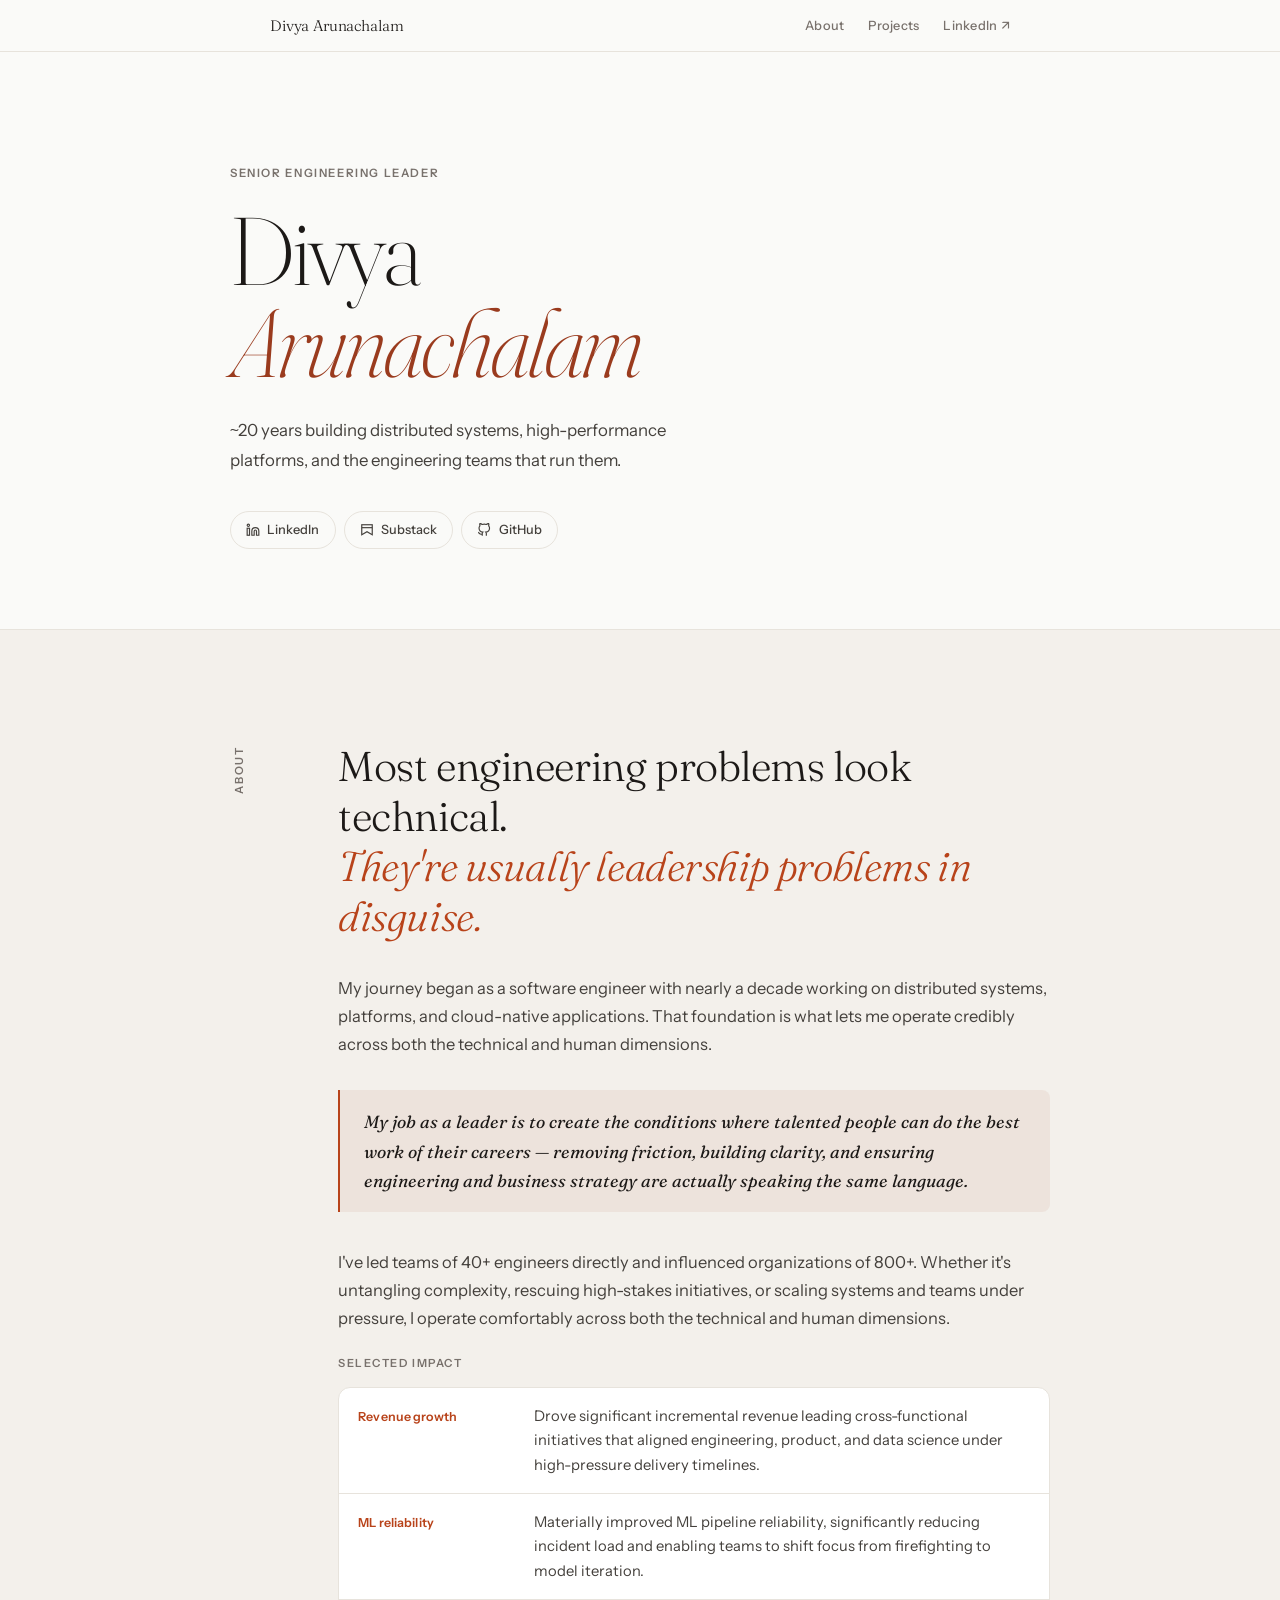
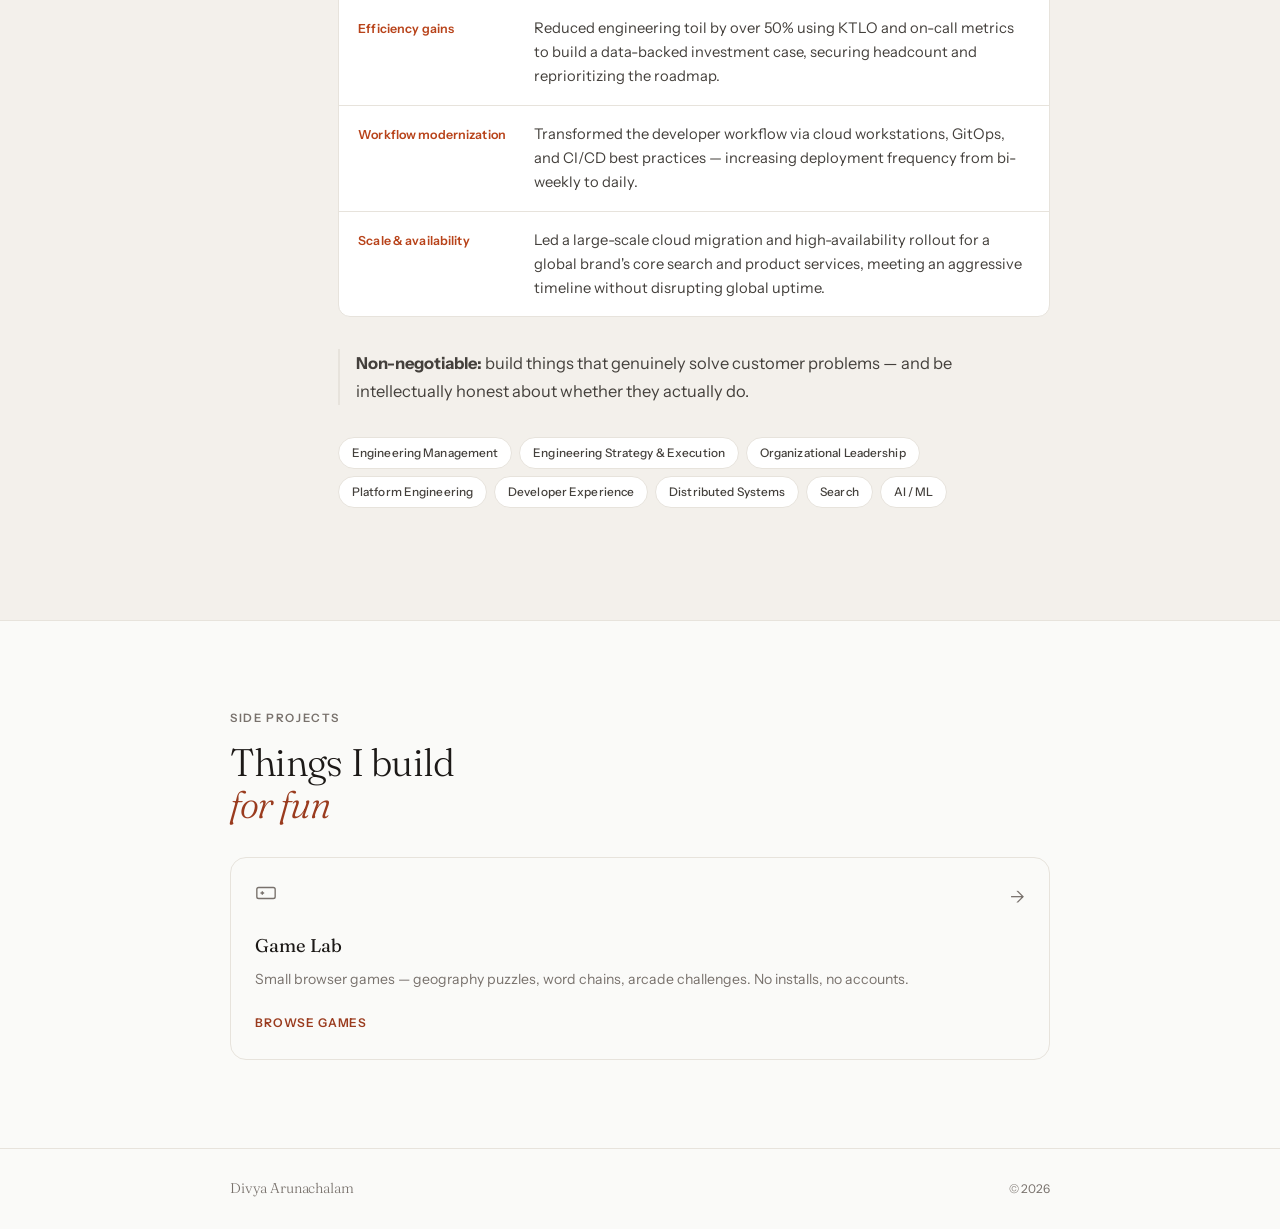
==== commit c3486d33: "Updates" ====
--- a/index.html
+++ b/index.html
@@ -14,7 +14,7 @@
 
 <header class="site-header">
     <div class="header-inner">
-        <span class="header-name"></span>
+        <span class="header-name">Divya Arunachalam</span>
         <nav class="header-nav" aria-label="Page navigation">
             <a href="#about">About</a>
             <a href="#projects">Projects</a>
--- a/styles.css
+++ b/styles.css
@@ -37,7 +37,7 @@
   position: sticky;
   top: 0;
   z-index: 100;
-  background: rgba(250,250,248,.88);
+  background: rgba(250,250,248,.92);
   backdrop-filter: blur(12px);
   -webkit-backdrop-filter: blur(12px);
   border-bottom: 1px solid var(--border);
@@ -46,7 +46,7 @@
 .header-inner {
   max-width: var(--max);
   margin: 0 auto;
-  padding: .75rem var(--pad);
+  padding: .8rem var(--pad);
   display: flex;
   align-items: center;
   justify-content: space-between;
@@ -55,10 +55,11 @@
 
 .header-name {
   font-family: var(--serif);
-  font-size: .9rem;
+  font-size: .95rem;
   font-weight: 300;
   color: var(--ink);
   letter-spacing: -.01em;
+  white-space: nowrap;
 }
 
 .header-nav {
@@ -74,9 +75,12 @@
   text-decoration: none;
   letter-spacing: .02em;
   transition: color .2s;
-}
-
-.header-nav a:hover { color: var(--accent); }
+  white-space: nowrap;
+}
+
+.header-nav a:hover,
+.header-nav a:focus-visible { color: var(--accent); }
+.header-nav a:focus-visible { outline: 2px solid var(--accent); outline-offset: 3px; border-radius: 2px; }
 
 /* ── LAYOUT UTILITY ── */
 .intro-inner,
@@ -146,10 +150,12 @@
   transition: border-color .2s, color .2s;
 }
 
-.link-pill:hover {
+.link-pill:hover,
+.link-pill:focus-visible {
   border-color: var(--accent);
   color: var(--accent);
 }
+.link-pill:focus-visible { outline: 2px solid var(--accent); outline-offset: 3px; }
 
 /* ── ABOUT ── */
 .about {
@@ -179,13 +185,14 @@
   color: var(--ink-mute);
   writing-mode: vertical-lr;
   transform: rotate(180deg);
+  display: block;
 }
 
 .about-body h2 {
   font-family: var(--serif);
-  font-size: clamp(1.85rem, 3.5vw, 2.6rem);
+  font-size: clamp(1.75rem, 3.5vw, 2.6rem);
   font-weight: 300;
-  line-height: 1.18;
+  line-height: 1.2;
   margin-bottom: 2rem;
   letter-spacing: -.01em;
 }
@@ -205,14 +212,14 @@
 .story-quote {
   border-left: 2.5px solid var(--rust);
   padding: 1.1rem 1.5rem;
-  margin: 2.25rem 0;
+  margin: 2rem 0 2.25rem;
   background: var(--accent-dim);
   border-radius: 0 .5rem .5rem 0;
 }
 
 .story-quote p {
   font-family: var(--serif);
-  font-size: 1.12rem;
+  font-size: 1.1rem;
   font-style: italic;
   color: var(--ink);
   margin: 0;
@@ -221,23 +228,19 @@
 
 /* ── HIGHLIGHTS ── */
 .highlights-heading {
-  font-family: var(--sans);
-  font-size: .72rem;
+  font-size: .7rem;
   font-weight: 600;
   letter-spacing: .14em;
   text-transform: uppercase;
   color: var(--ink-mute);
-  margin-bottom: 1rem;
-  margin-top: .5rem;
+  margin-bottom: .9rem;
+  margin-top: .25rem;
 }
 
 .about-highlights {
   list-style: none;
   padding: 0;
   margin-bottom: 2rem;
-  display: flex;
-  flex-direction: column;
-  gap: 0;
   border: 1px solid var(--border);
   border-radius: .75rem;
   overflow: hidden;
@@ -246,11 +249,11 @@
 
 .about-highlights li {
   display: grid;
-  grid-template-columns: 170px 1fr;
+  grid-template-columns: 160px 1fr;
   gap: 1rem;
-  padding: .9rem 1.1rem;
+  padding: 1rem 1.2rem;
   border-bottom: 1px solid var(--border);
-  align-items: start;
+  align-items: baseline;
 }
 
 .about-highlights li:last-child { border-bottom: none; }
@@ -260,14 +263,14 @@
   font-weight: 600;
   color: var(--rust);
   letter-spacing: .01em;
-  padding-top: .1rem;
-  text-transform: none;
+  line-height: 1.6;
+  padding-right: .5rem;
 }
 
 .highlight-text {
   font-size: .92rem;
   color: var(--ink-soft);
-  line-height: 1.6;
+  line-height: 1.65;
 }
 
 /* ── NON-NEGOTIABLE LINE ── */
@@ -277,6 +280,7 @@
   border-left: 2px solid var(--border);
   padding-left: 1rem;
   margin-top: 1.5rem;
+  margin-bottom: 0;
 }
 
 /* ── TAGS ── */
@@ -288,7 +292,7 @@
 }
 
 .about-tags span {
-  font-size: .75rem;
+  font-size: .74rem;
   font-weight: 500;
   padding: .3rem .8rem;
   background: var(--white);
@@ -324,7 +328,7 @@
 
 .project-cards {
   display: grid;
-  grid-template-columns: repeat(auto-fit, minmax(280px, 1fr));
+  grid-template-columns: repeat(auto-fit, minmax(260px, 1fr));
   gap: 1rem;
 }
 
@@ -339,11 +343,13 @@
   transition: border-color .2s, transform .2s, box-shadow .2s;
 }
 
-.project-card:hover {
+.project-card:hover,
+.project-card:focus-visible {
   border-color: var(--accent);
   box-shadow: 0 6px 20px rgba(0,0,0,.05);
   transform: translateY(-2px);
 }
+.project-card:focus-visible { outline: 2px solid var(--accent); outline-offset: 3px; }
 
 .project-card-top {
   display: flex;
@@ -352,9 +358,7 @@
   margin-bottom: 1.1rem;
 }
 
-.project-icon {
-  color: var(--ink-mute);
-}
+.project-icon { color: var(--ink-mute); }
 
 .project-arrow {
   font-size: 1.1rem;
@@ -383,9 +387,9 @@
 }
 
 .project-cta {
-  font-size: .78rem;
+  font-size: .75rem;
   font-weight: 600;
-  letter-spacing: .06em;
+  letter-spacing: .07em;
   text-transform: uppercase;
   color: var(--accent);
 }
@@ -404,7 +408,7 @@
 
 .footer-name {
   font-family: var(--serif);
-  font-size: .85rem;
+  font-size: .88rem;
   font-weight: 300;
   color: var(--ink-mute);
   letter-spacing: -.01em;
@@ -417,6 +421,7 @@
 
 /* ── RESPONSIVE ── */
 @media (max-width: 640px) {
+  /* About: collapse the side label */
   .about-grid {
     grid-template-columns: 1fr;
     gap: 1.25rem;
@@ -431,15 +436,31 @@
     transform: none;
   }
 
+  /* Highlights: stack label above text */
   .about-highlights li {
     grid-template-columns: 1fr;
-    gap: .25rem;
-  }
-
-  .header-nav a:not(:last-child) { display: none; }
+    gap: .2rem;
+    padding: .85rem 1rem;
+  }
+
+  .highlight-label {
+    font-size: .72rem;
+  }
+
+  /* Header: hide nav text links, keep LinkedIn */
+  .header-nav a:not(:last-child) {
+    display: none;
+  }
 
   h1 { line-height: 1.05; }
 
   .footer-inner { justify-content: center; }
-  .footer-name { display: none; }
+  .footer-name  { display: none; }
+}
+
+/* ── REDUCED MOTION ── */
+@media (prefers-reduced-motion: reduce) {
+  .project-card,
+  .link-pill,
+  .project-arrow { transition: none; }
 }
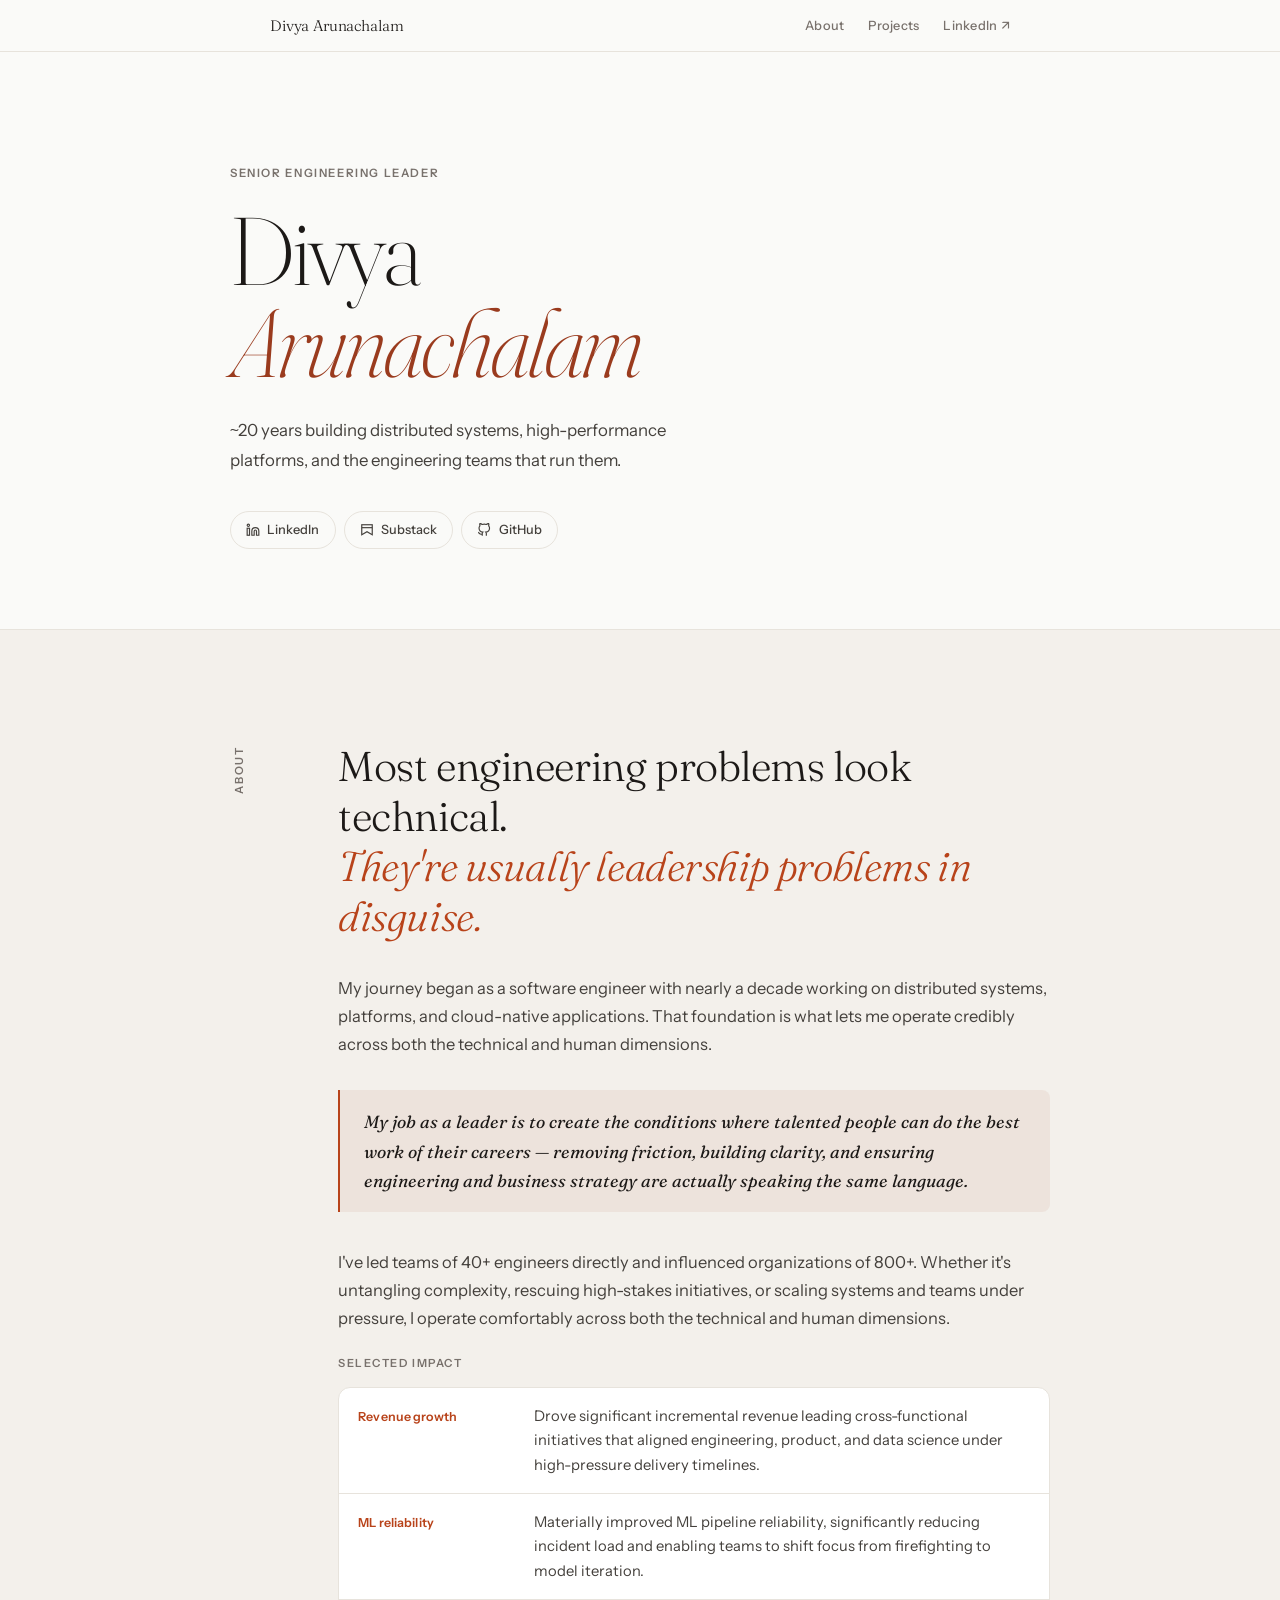
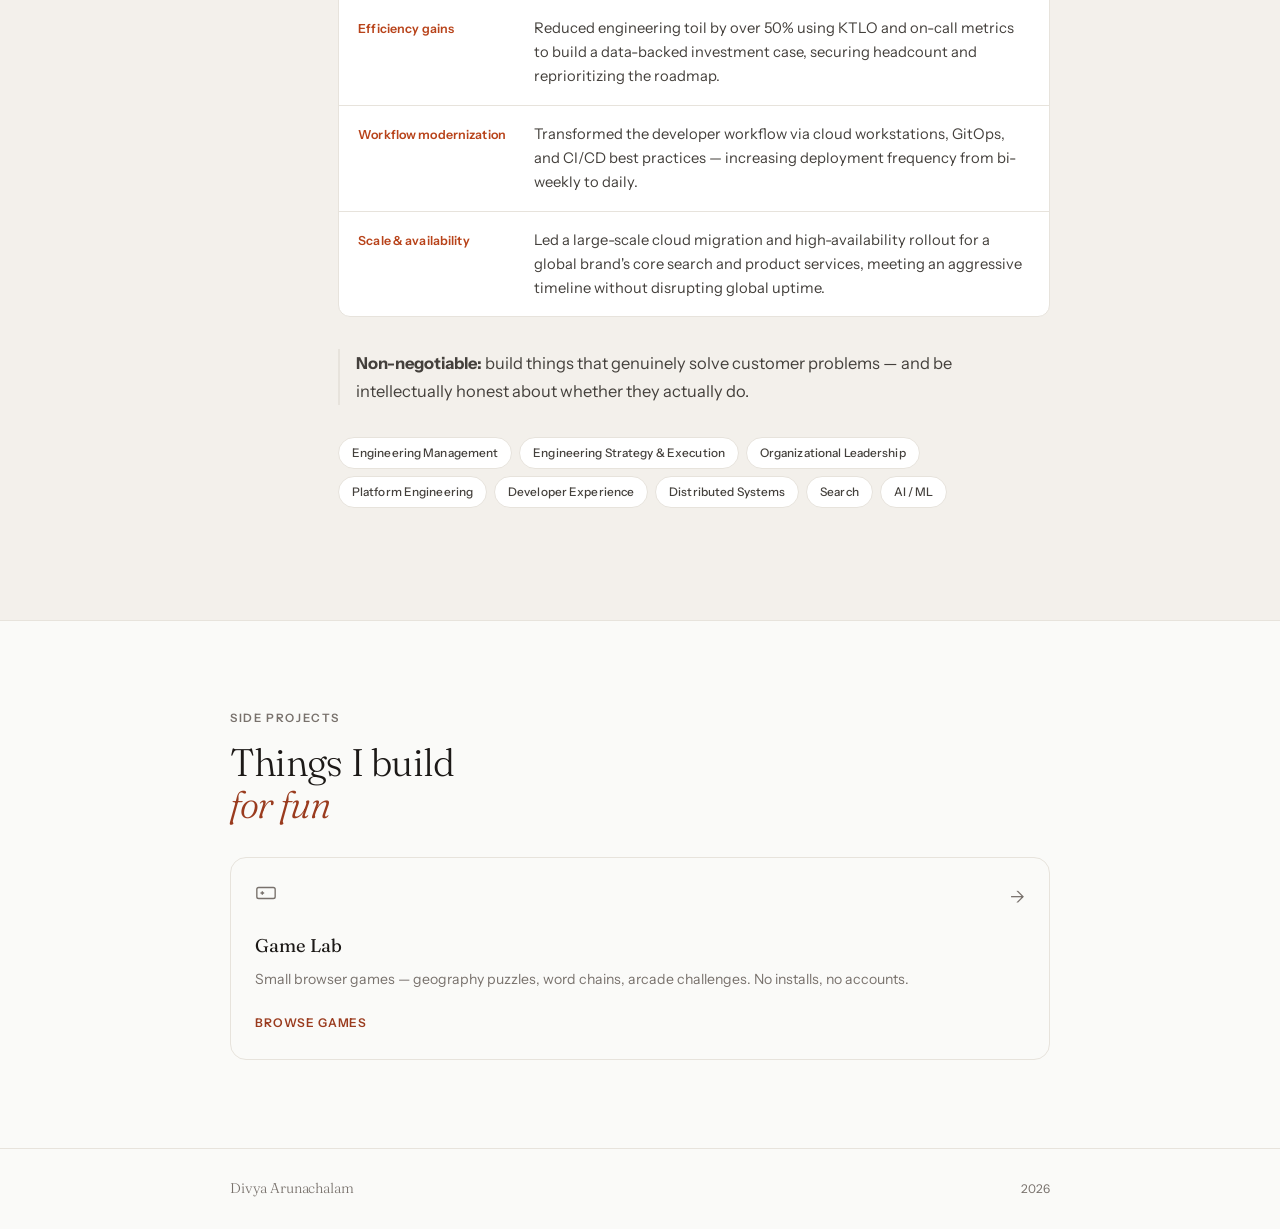
==== commit bffe01b2: "Updates" ====
--- a/index.html
+++ b/index.html
@@ -128,7 +128,7 @@
 <footer>
     <div class="footer-inner">
         <span class="footer-name">Divya Arunachalam</span>
-        <span class="footer-copy">© 2026</span>
+        <span class="footer-copy">2026</span>
     </div>
 </footer>
 
